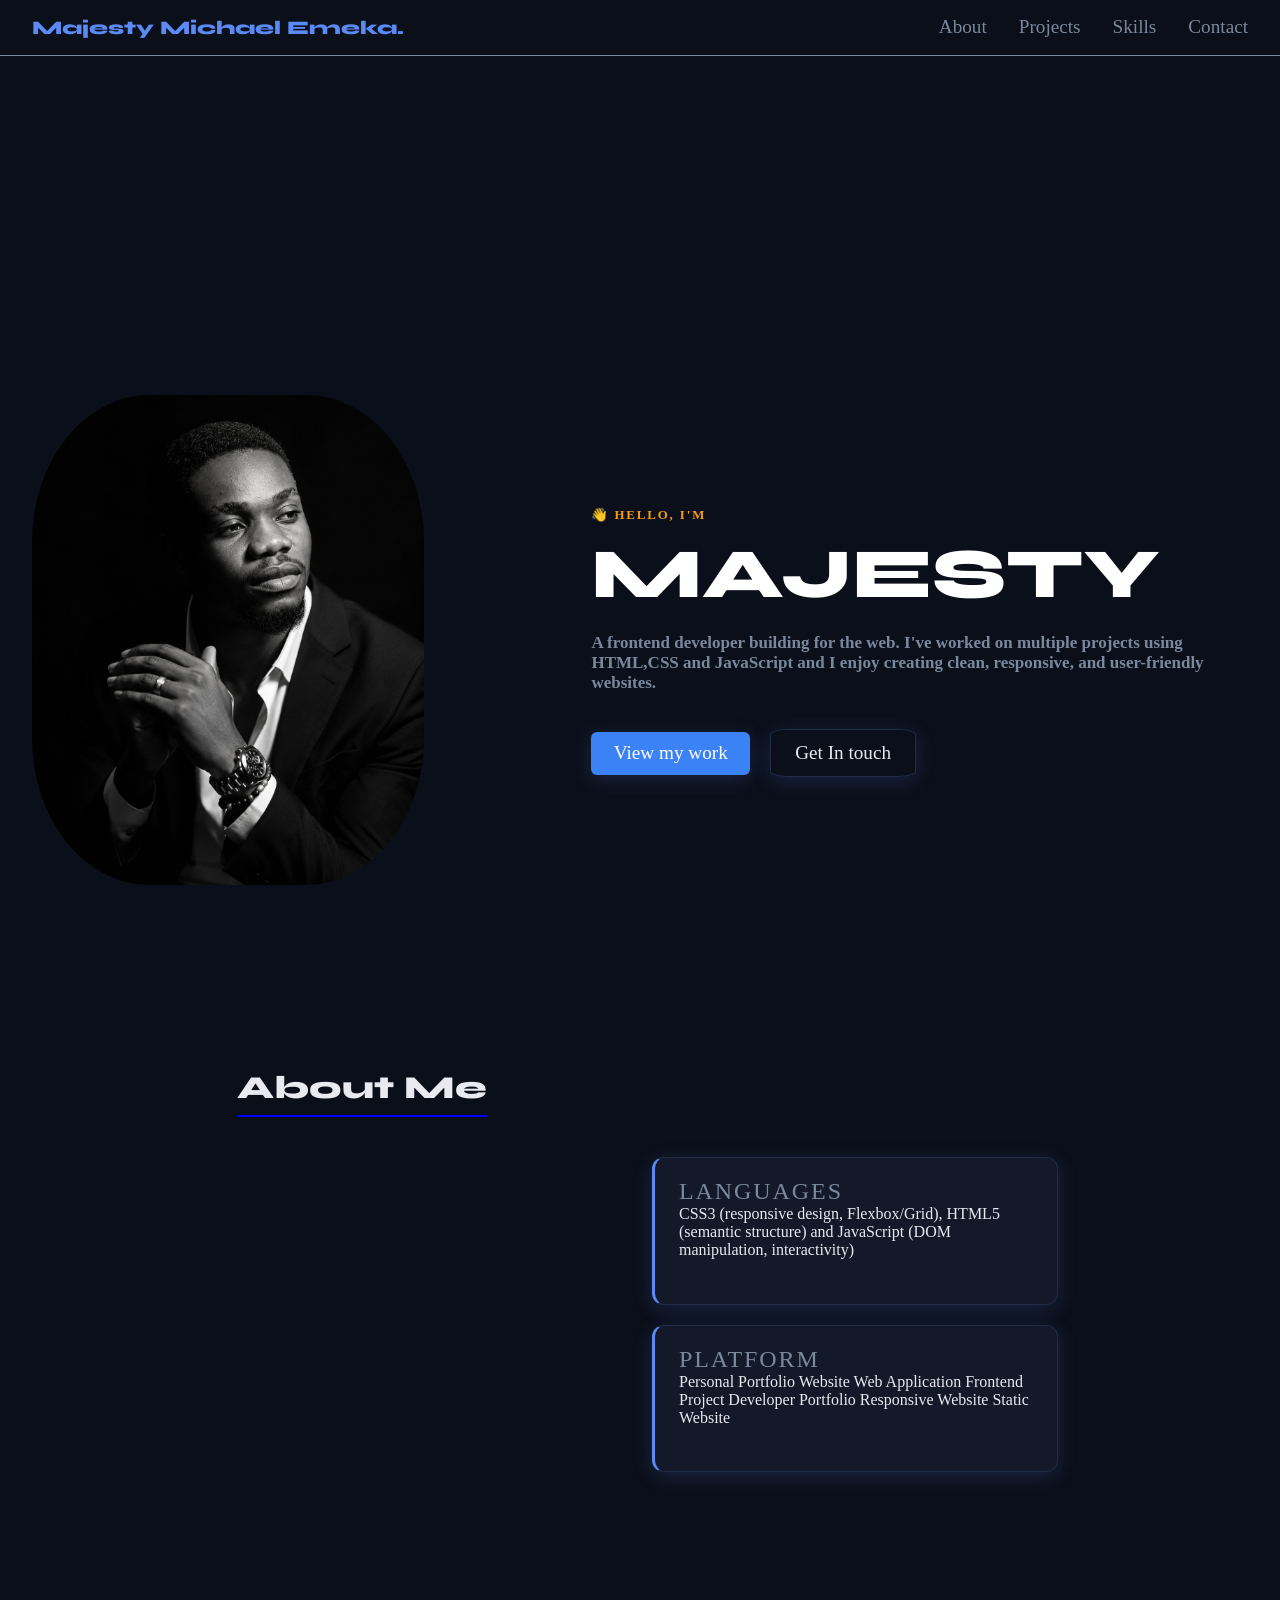
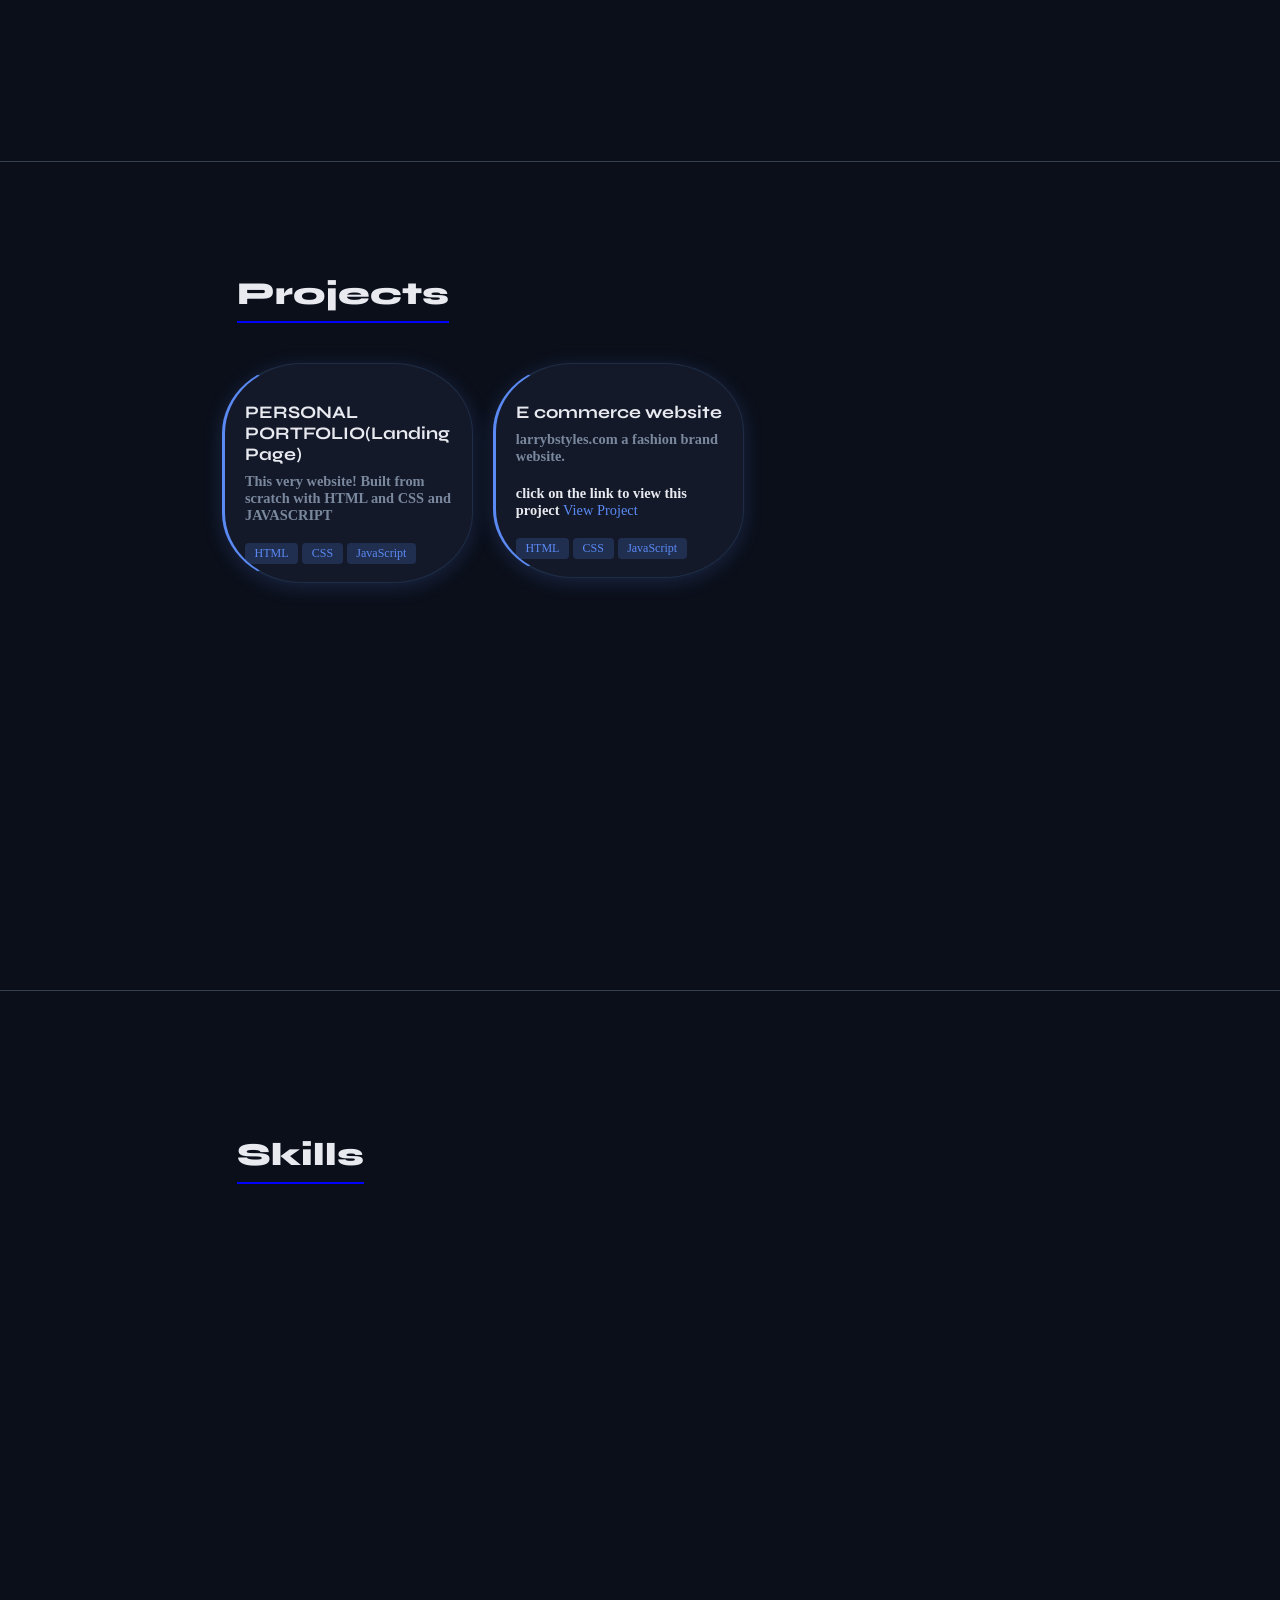
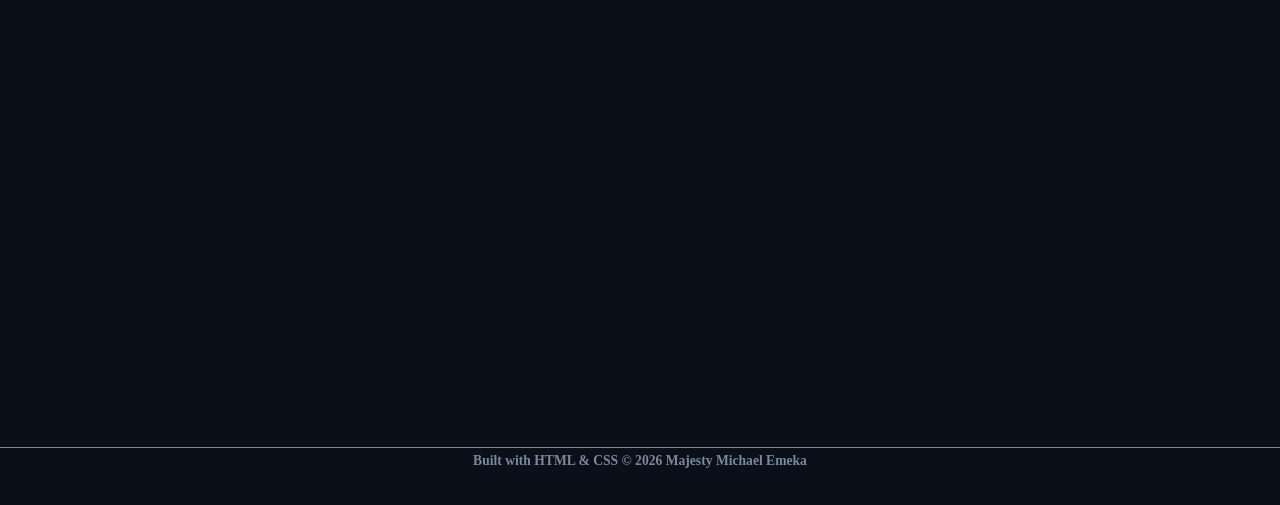
==== index.html @ 22d80d17 "changes made to website" ====
<!DOCTYPE html>
<html lang="en">
<head>
    <link rel="stylesheet" href="style.css">
    <meta charset="utf-8">
    <meta name="viewport" content="width=device-width, nitial-scale=1.0"/>
    <title>Majesty Michael Emeka</title>
      <link href="https://fonts.googleapis.com/css2?family=Syne:wght@400;700;800&family=DM+Sans:wght@400;500&display=swap" rel="stylesheet" />
    </head>
    
    <body>
        <nav class="drop-item" data-delay="600">
            <a href="#hero" class="nav-logo">Majesty Michael Emeka.</a>
            <ul class="nav-links" >
                <li><a href="#about">About</a></li>
                <li><a href="#projects">Projects</a></li>
                <li><a href="#skills">Skills</a></li>
                <li><a href="#contact">Contact</a></li>
            </ul>
        </nav>

        
        <section class="hero">
          <div class="hero-img drop-item" data-delay="300">
            <img src="portfolio-images/profile picture.png" alt="Majesty">
          </div>
  <div class="hero-content">
    <p class="hero-eyebrow drop-item" data-delay="600">👋 Hello, I'm </p>
    <h1 class="hero-title drop-item" data-delay="900">MAJESTY</h1>
    <p class="hero-description drop-item" data-delay="1100">
      A frontend developer building for the web.
      I've worked on multiple projects using HTML,CSS and JavaScript 
      and I enjoy creating clean, responsive, and user-friendly websites.
    </p>

              <div class="drop-item" data-delay="1400"> 
             <a href="#projects" class="btn btn-primary">View my work</a>
             <a href="#contact" class="btn btn-ghost">Get In touch</a>
             </div>
         </div>
        </section>

        <section id="about">
            <div class="container">
                <h2 class="section-heading drop-item" data-delay="1000">About Me</h2>
                <div class="about-grid">
                    <div class="about-text drop-item" data-delay="1300">
                     <p>
      I am a frontend developer based in Lagos, Nigeria, specializing in building responsive, accessible, and user-focused web interfaces. 
    I work with HTML, CSS, and JavaScript to develop clean and functional websites, with a strong focus on usability and performance.
</p>

<br><br>

<p>
     I have gained practical experience through hands-on projects, where I translate designs and ideas into interactive web applications. 
    I am continuously improving my skills in modern frontend development practices, including responsive design, component-based thinking, and clean code structure.
</p>
            <br><br>

                        <p> I am currently seeking opportunities where I can contribute to real-world projects, collaborate with other developers, and grow within a professional development environment.
                           Outside of development, I explore creative work, learn from other developers, and engage in music production, which strengthens my creativity and attention to detail.
                        </p>
                      
                    </div>
                        <div class id="about-stats">
                            <div class="stats-card-learning drop-item" data-delay="700">
                                <div class="stats-label">Languages</div>
                                <div class="stats-value">CSS3 (responsive design, Flexbox/Grid), HTML5 (semantic structure) and JavaScript (DOM manipulation, interactivity)</div>
                            </div>
                           <div class="stats-card-platform drop-item" data-delay="900">
                                <div class="stats-label">PLATFORM</div>
                                <div class="stats-value">Personal Portfolio Website
                                                        Web Application
                                                        Frontend Project
                                                        Developer Portfolio
                                                        Responsive Website
                                                        Static Website</div>
                                                                                    </div>
                            <div class="stats-card-goal drop-item" data-delay="1200">
                                <div class="stats-label">Goal</div>
                                <div class="stats-value">Building real-world frontend projects while developing strong skills in responsive design, UI development, and JavaScript interactivity.</div>
                            </div>
                        </div>
                    </div>
        </section>

       <section id="projects">
  <div class="container">
    <h2 class="section-heading drop-item" data-delay="300">Projects</h2>
       
  <div class="project-grid">
      
      <div class="project-card drop-item" data-delay="600">
        <div class="project-icon"></div>
        
        <h3 class="project-title">PERSONAL PORTFOLIO(Landing Page)</h3>
        <p class="project-description">
          This very website! Built from scratch with HTML and CSS and JAVASCRIPT
        </p>
        <div class="project-tags">
          <span class="tag">HTML</span>
          <span class="tag">CSS</span>
          <span class="tag">JavaScript</span>
        </div>
      </div>

      <div class="project-card drop-item" data-delay="900">
        <div class="project-icon"></div>
        <h3 class="project-title">E commerce website</h3>
        <p class="project-description">
          larrybstyles.com a fashion brand website.
        </p>
        <p class="project-link">
          click on the link to view this project
          <a href="https://larrybstyles.com" target="_blank" rel="noopener noreferrer">
            View Project</a>
        </p>
        <div class="project-tags">
          <span class="tag">HTML</span>
          <span class="tag">CSS</span>
          <span class="tag">JavaScript</span>
        </div>
      </div>

      <div class="project-card drop-item" data-delay="1100">
        <div class="project-icon"></div>
        <h3 class="project-title">SURVEY FORM(Google-form-clone)</h3>
        <p class="project-description">
          A styled survey form with different input types.
        </p>
        <div class="project-tags">
          <span class="tag">HTML</span>
          <span class="tag">CSS</span>
        </div>
      </div>

       <div class="project-card drop-item" data-delay="1200">
        <div class="project-icon"></div>
        <h3 class="project-title">E commerce website(FreshMart)</h3>
        <p class="project-description">
          A styled website for a supermarket.
        </p>
        <p class="project-link">
          click on this link to <a href="project.html"  rel="noopener noreferrer">
            View All</a> all projects
           
        </p>
        <div class="project-tags">
          <span class="tag">HTML</span>
          <span class="tag">CSS</span>
        </div>
    </div>
  </div>
</section>
        

        <section id="skills">
  <div class="container">
    <h3 class="section-heading drop-item" data-delay="600">Skills</h3>

    <div class="skills-grid">

      <div class="skills-group drop-item" data-delay="900">
        <div class="skills-card"> 
        <div class="skills-group-title">Languages</div>
        <ul class="skills-set">
          <li>HTML5</li><br><br>
          <li>CSS3</li><br><br>
          <li>JAVASCRIPT</li>
        </ul>
      </div>
    </div>

      <div class="skills-group drop-item" data-delay="1200">
          <div class="skills-card"> 
        <div class="skills-group-title">Tools</div>
        <ul class="skills-set">
          <li>VS Code</li> <br><br>
          <li>Git & GitHub</li> <br><br>
          <li>Browser DevTools</li>
        </ul>
      </div>
      </div>

      <div class="skills-group drop-item" data-delay="1500">
          <div class="skills-card"> 
        <div class="skills-group-title">Concept</div>
        <ul class="skills-set">
          <li>Responsive Design</li><br><br>
          <li>Flexbox</li><br><br>
          <li>CSS Grid</li>
        </ul>
      </div>
      </div>

      <div class="skills-group drop-item" data-delay="1800">
          <div class="skills-card"> 
        <div class="skills-group-title">Skill Set</div>
        <ul class="skills-set">
          <li>CSS Animations</li><br><br>
          <li>JavaScript</li><br><br>
          <li>React (Soon)</li>
        </ul>
      </div>
      </div>

    </div>
  </div>
</section>

<section id="contact">
  <h2 class="section-title drop-item" data-delay="1800">Get In Touch</h2>

  <div class="contact-card drop-item" data-delay="2000">
    <p class="contact-text">
      I'm always open to connecting with other developers, collaborations, job offers
      or  you want to build yourdelf a website. Feel free to reach out.
    </p>
    <div class="contact-buttons">
      <a href="https://mail.google.com/mail/?view=cm&fs=1&to=smajestyemeka12@gmail.com" class="btn-primary">Email Me</a>
      <a href="https://github.com/Majesty2134" class="btn-secondary">GitHub</a>
      <a href="https://linkedin.com/in/yourname" class="btn-secondary">LinkedIn</a>
    </div>
  </div>
</section>
                    

       <footer>
  <p class="footer-text">Built with HTML & CSS &copy; 2026 Majesty Michael Emeka</p>
</footer>
<br><br>

   <script src="portfolio.js"></script>
        </html>
    </body>
---- style.css ----
:root{
    --color-bg: #0b0f1a;
    --color-surface: #131929;
    --color-border: #1e2d45;
    --color-accent: #5b8af5;
    --color-accent-glow: #5b8af530;
    --color-text: #e8eaf0;
    --color-muted: #7a889e;
    --font-heading: 'Syne', sans-serif;
    --font-body: 'DM Sans', sans-serif;
    --radius: 12px;
    --max-width: 900px;
}
 
:root {
    view-transition-name: root;
}

*::before, *::after {
    margin: 0;
    padding: 0;
    box-sizing: border-box;
}

/* RESET */
* {
  margin: 0;
  padding: 0;
  box-sizing: border-box;
}

body {
  background: var(--color-bg);
  color: var(--color-text);
  font-family:Cambria, Cochin, Georgia, Times, 'Times New Roman', serif
  
}

/* NAV */
nav {
  position: sticky;  
  top: 0;
  width: 100%;
  padding: 1rem 2rem;
  display: flex;
  justify-content: space-between;
  background: #0b0f1acc;
  border-bottom: 1px solid var(--color-muted);
  z-index: 100;

}


.nav-links {
  display: flex;
  gap: 2rem;
  list-style: none;
 
 
}

.nav-links a {
  color: var(--color-muted);
  text-decoration: none;
  font-size:larger;
  font-weight: 500;
}

.nav-logo {
    font-family: var(--font-heading);
    font-weight: 800;
    font-size: 1.2rem;
    color: var(--color-accent);
    text-decoration: none;
}





/* LAYOUT */
.container {
  max-width: 900px;
  margin: auto;
  padding: 2rem;
}

section {
  padding: 5rem 0;
}

/* HERO */
.hero-name {
    font-weight: 800;
    line-height: 1.1;
    margin-bottom: 1rem;
}

 h1 {
    display: block;
    font-size: 2em;
    margin-block-start: 0.67em;
    margin-block-end: 0.67em;
    margin-inline-start: 0px;
    margin-inline-end: 0px;
    font-weight: bold;
    unicode-bidi: isolate;
    font-family: var(--font-heading);
}
 
.hero {
  background-color: var(--color-bg); 
  min-height: 100vh;         /* full viewport height */
  display: flex;
  align-items: center;       /* centers content vertically */
  justify-content:  center;   /* centers content horizontally */
  padding: 20rem 2rem 3rem;
  
}

.hero img {
  width: 70%;
  border-radius: 30%;
  
  
}


.hero-content {
  max-width: 700px;
  margin-right: 20px;
}

.hero-eyebrow {
  color: #f59e0b;            /* amber/orange color for "HELLO, I'M A" */
  font-size: 0.8rem;
  font-weight: 600;
  letter-spacing: 0.15em;    /* spaced out uppercase feel */
  text-transform: uppercase;
  margin-bottom: 1rem;
  display: flex;
  align-items: center;
  gap: 0.4rem;
}

.hero-title {
  color: #ffffff;
  font-size: clamp(2rem, 7vw, 4.4rem); /* responsive big font */
  font-weight: 900;
  line-height: 1;
  margin: 0 0 1.5rem 0;
}

 


.hero-description {
  color: var(--color-muted);
  margin: 1rem 0;
  font-size: 17px;
}

/* BUTTONS */
.btn {
    display: inline-block;
    padding: 0.75rem 1.5rem;
    padding-top: 0.75rem;
    padding-right: 1.5rem;
    padding-bottom: 0.75rem;
    padding-left: 1.5rem;
    border-radius: 12%;
     font-size: larger;
    font-weight: 500;
    text-decoration: none;
    cursor: pointer;
    border: none;
    transition: transform 0.15s, box-shadow 0.15s;
     
}

.btn-primary {
    background-color: var(--color-accent);
     color: #fff;
     box-shadow: 0 4px 20px var(--color-accent-glow);
     border-radius: 58% 42% 37% 63%/
    41% 56% 44% 59%;
     font-size: larger;
}

.btn-ghost {
  background-color: transparent;
    color: var(--color-text);
    border: 1px solid var(--color-border);
    margin-left: 1rem;
    margin-top: 20px;
    font-size: larger;
      box-shadow: 0 4px 20px var(--color-accent-glow);
}

.hamburger {
  display: none;
  font-size: 30px;
  cursor: pointer;
}

/* GRID */
.about-grid,
.projects-grid,
.skills-grid {
  display: grid;
  gap: 1.5rem;
}

.about-grid {
  grid-template-columns: 1fr 1fr;
}

 p{
  font-weight: 600;
  font-size:large;
 }
.project-card,
.stats-card-learning {
    background-color: var(--color-surface);
    border: 1px solid var(--color-border);
    border-radius: var(--radius);
    padding: 1.25rem 1.5rem;
    border-left: 3px solid var(--color-accent);
     margin-bottom: 20px;
     box-shadow: 0 4px 20px var(--color-accent-glow);s
     width: 100%;
    height: 30%;
        
      
    
}

 
.stats-card-platform {
    background-color: var(--color-surface);
    border: 1px solid var(--color-border);
    border-radius: var(--radius);
    padding: 1.25rem 1.5rem;
    border-left: 3px solid var(--color-accent);
    margin-bottom: 20px;
    box-shadow: 0 4px 20px var(--color-accent-glow);
       width: 100%;
     height: 30%;
}

.stats-card-goal {
    background-color: var(--color-surface);
    border: 1px solid var(--color-border);
    border-radius: var(--radius);
    padding: 1.25rem 1.5rem;
    border-left: 3px solid var(--color-accent);
    margin-bottom: 20px;
    box-shadow: 0 4px 20px var(--color-accent-glow);
    width: 100%;
     height: 30%;
}
 
.stats-label {
    font-size: 1.5rem ;
    color: var(--color-muted);
    text-transform: uppercase;
    letter-spacing: 0.08em;
}



/* TEXT */
.section-heading {
    font-family: var(--font-heading);
    font-size: 2rem;
    font-weight: 800;
    margin-bottom: 2.5rem;
    margin-left: 15px;
    display: inline-block;
    position: relative;
    padding-bottom: 0.5rem;
    border-bottom: 2px solid blue;
}


 .project-grid {
  display: flex;
  gap: 20px;
  flex-wrap: wrap;
}

.project-card {
  padding: 20px;
  border-radius: 32%;
  width: 30%; /* smaller so all three fit */
  min-width: 200px; /* optional: don't shrink too small */
  box-shadow: 0 4px 20px var(--color-accent-glow);
}

 
 

.project-description {
    font-size: 0.9rem;
   color: var(--color-muted);
    margin-bottom: 1.25rem;
}

.project-link {
    font-size: 0.9rem;
    margin-bottom: 1.25rem;
}

p a {
    color: var(--color-accent);
    text-decoration: none;
    font-weight: 500;
}


.project-title {
    font-family: var(--font-heading);
    font-size: 1.1rem;
    font-weight: 700;
    margin-bottom: 0.5rem;
}

h3 {
    display: block;
    font-size: 1.17em;
    margin-block-start: 1em;
    margin-block-end: 1em;
    margin-inline-start: 0px;
    margin-inline-end: 0px;
    font-weight: bold;
    unicode-bidi: isolate;
}

.tag {
    font-size: 0.75rem;
    padding: 0.2rem 0.6rem;
    background-color: var(--color-accent-glow);
    color: var(--color-accent);
    border-radius: 4px;
    font-weight: 500;
}

.skills-group {
 background-color: var(--color-surface); 
  padding: 20px;
  border-radius: 32%;
  width: 250px;
  box-shadow: 0 4px 20px var(--color-accent-glow);
}

.skills-group-title {
    font-family: var(--font-heading);
    font-weight: 700;
    margin-bottom: 1rem;
    color: var(--color-accent);
    font-size: 0.9rem;
    text-transform: uppercase;
    letter-spacing: 0.08em;
}

#skills, #projects{
  border-top: 1px solid  #374151;
}
.skills-grid {
   display: flex;
  gap: 30px;
  flex-wrap:nowrap;
}

.skills-card {
  padding: 20px;
   border-radius: 32%;
   
}


.skills-set li {
  text-decoration: underline;
  text-decoration-color: var(--color-accent);
  text-decoration-thickness: 2px; /* modern CSS */
  text-underline-offset: 4px;     /* space between text and line */
   text-underline-offset: 6px;  
}

#contact {
  
  background: var(--color-bg);
  padding: 5rem 2rem;
  display: flex;
  flex-direction: column;
  align-items: center;   /* centers everything horizontally */
}

.section-title {
  color: #ffffff;
  font-size: 2rem;
  font-weight: 800;
  text-align: center;
  margin-bottom: 0.5rem;
  position: relative;
  padding-bottom: 0.5rem;
  font-family: var(--font-heading);
   text-decoration: underline;
  text-decoration-color: var(--color-accent);
  text-decoration-thickness: 2px; /* modern CSS */
  text-underline-offset: 4px;     /* space between text and line */
   text-underline-offset: 6px; 
}

.contact-card {
  background-color: #131720;    /* slightly lighter than background */
  border: 1px solid #1e2535;    /* subtle dark border */
  border-radius: 999px;
  padding: 2.5rem 3rem;
  max-width: 580px;
  width: 100%;
  text-align: center;           /* centers text and buttons */
  box-shadow: 0 4px 20px var(--color-accent-glow);
}

.contact-text {
  color: #9ca3af;               /* muted grey */
  font-size: 1rem;
  line-height: 1.7;
  margin-bottom: 2rem;
}

.contact-buttons {
  display: flex;
  justify-content: center;      /* centers the buttons */
  gap: 1rem;
  flex-wrap: wrap;              /* wraps on small screens */
}

.btn-primary {
  background-color: #3b82f6;
  color: #fff;
  padding: 0.65rem 1.4rem;
  border: none;
  border-radius: 6px;
  font-weight: 500;
  text-decoration: none;
  cursor: pointer;
}

.btn-secondary {
  background-color: transparent;
  color: #ffffff;
  padding: 0.65rem 1.4rem;
  border: 2px solid #374151;
  border-radius: 6px;
  font-weight: 500;
  text-decoration: none;
  cursor: pointer;
   
}

.footer-text {
  border-top: 1px solid;
  text-align: center;
  color: var(--color-muted);
    font-size: 0.85rem;
    padding-top: 5px;
}

.projects-card a{
  text-decoration: none;
   margin-left: 50px;
}


.video-container {
    display: flex;
    flex-wrap: wrap;
    gap: 10px;
    padding: 10px;
}

.container-card {
    flex: 0 0 calc(50% - 10px);
    background: var(--color-surface);
    border-radius: 12px;
    padding: 20px;
    box-sizing: border-box;
    box-shadow: #5b8af530;
}

.container-card video,
.container-card img {
    width: 100%;
    border-radius: 10px;
    object-fit: cover;
}

.rounded-video {
    width: 100%;
    border-radius: 10px;
}

.list-container {
  display: flex;
  gap: 40px;
  margin-top: 10px;
}

/* ── DROP-IN ANIMATION ── */
.drop-item {
  opacity: 0;
  transform: translateY(-60px);
}

.drop-item.landed {
  animation: dropIn 0.25s cubic-bezier(0.22, 1, 0.36, 1) forwards;
}

@keyframes dropIn {
  0%   { opacity: 0; transform: translateY(-60px); }
  60%  { opacity: 1; transform: translateY(6px); }
  80%  { transform: translateY(-3px); }
  100% { opacity: 1; transform: translateY(0); }
}


@media (max-width: 768px) {

  /* NAV */
  nav {
    flex-direction: column;
    gap: 1rem;
    padding: 1rem;
    text-align: center;
  }

  .container-card {
    flex: 0 0 100%;   /* replaces your display:grid line */
    display: block;
  }

  /* Fix: list-container wraps and shrinks gap */
  .list-container {
    flex-wrap: wrap;
    gap: 16px;
  }

  /* Optional: tighten up description text */
  .description-title {
    font-size: 1.2rem;
  }

   .nav-links{
    margin-left: 20%;
    gap: 1rem;
   } 
  
  .navigation-link.active {
    display: flex;
  }

  .hamburger {
    display: block;
  }
  /* HERO */
  .hero {
    margin-top: 20px;
    padding: 20rem 2rem 3rem;
    align-items: flex-start;
    display: block;
  }

  .hero-title {
    font-size: 2.8rem;
  }

  .btn-ghost {
    margin-left: 0;
    margin-top: 1rem;
  }

  /* ABOUT */
  #about {
    margin-bottom: 20px;
  }
  .about-grid {
    grid-template-columns: 1fr;
  }

  /* PROJECTS */
  .project-grid {
    flex-direction: column;
  }

  .project-card {
    width: 100%;
    border-radius: 12px;
    
  }

  /* SKILLS */
  .skills-grid {
    flex-wrap: wrap;
    gap: 1rem;
  }

  .skills-group {
    width: 100%;
    border-radius: 12px;
  }

  /* CONTACT */
  .contact-card {
    border-radius: 16px;
    padding: 2rem 1.5rem;
  }

  .contact-buttons {
    flex-direction: column;
    align-items: center;
  }
}
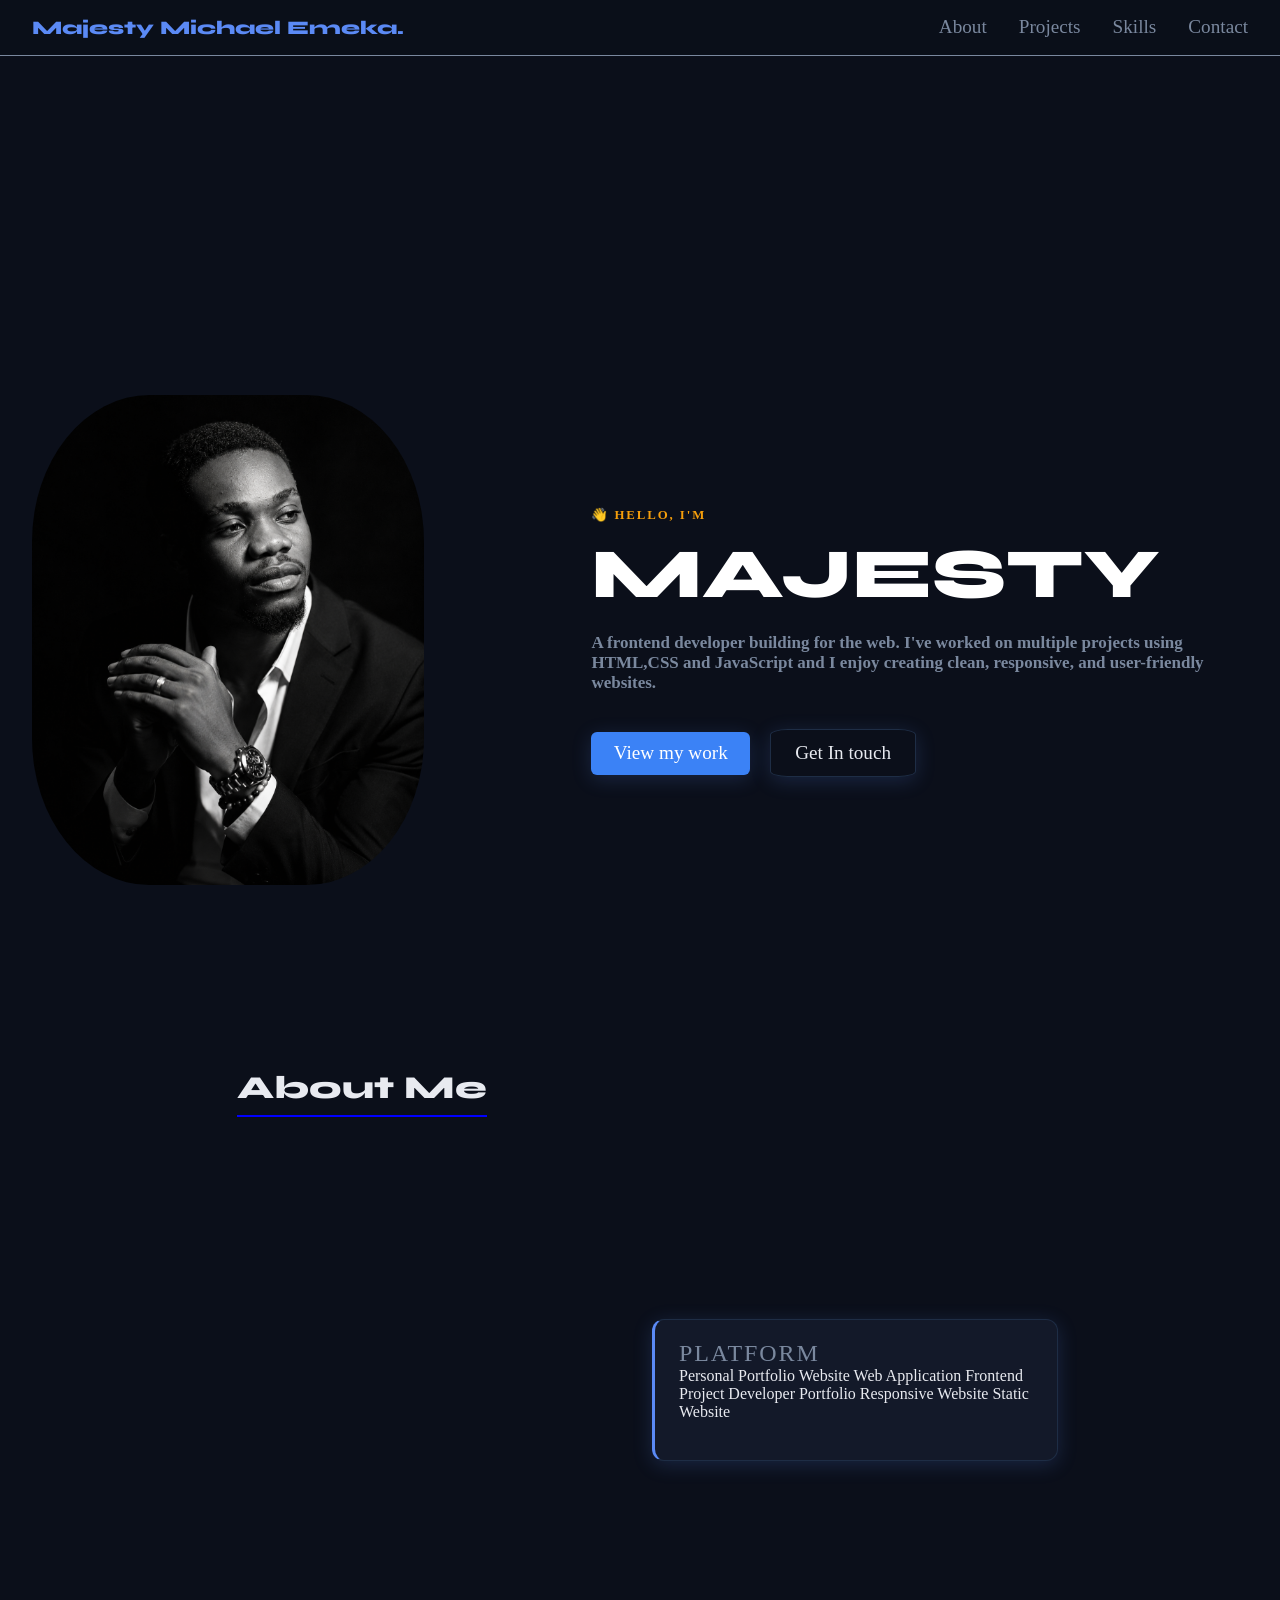
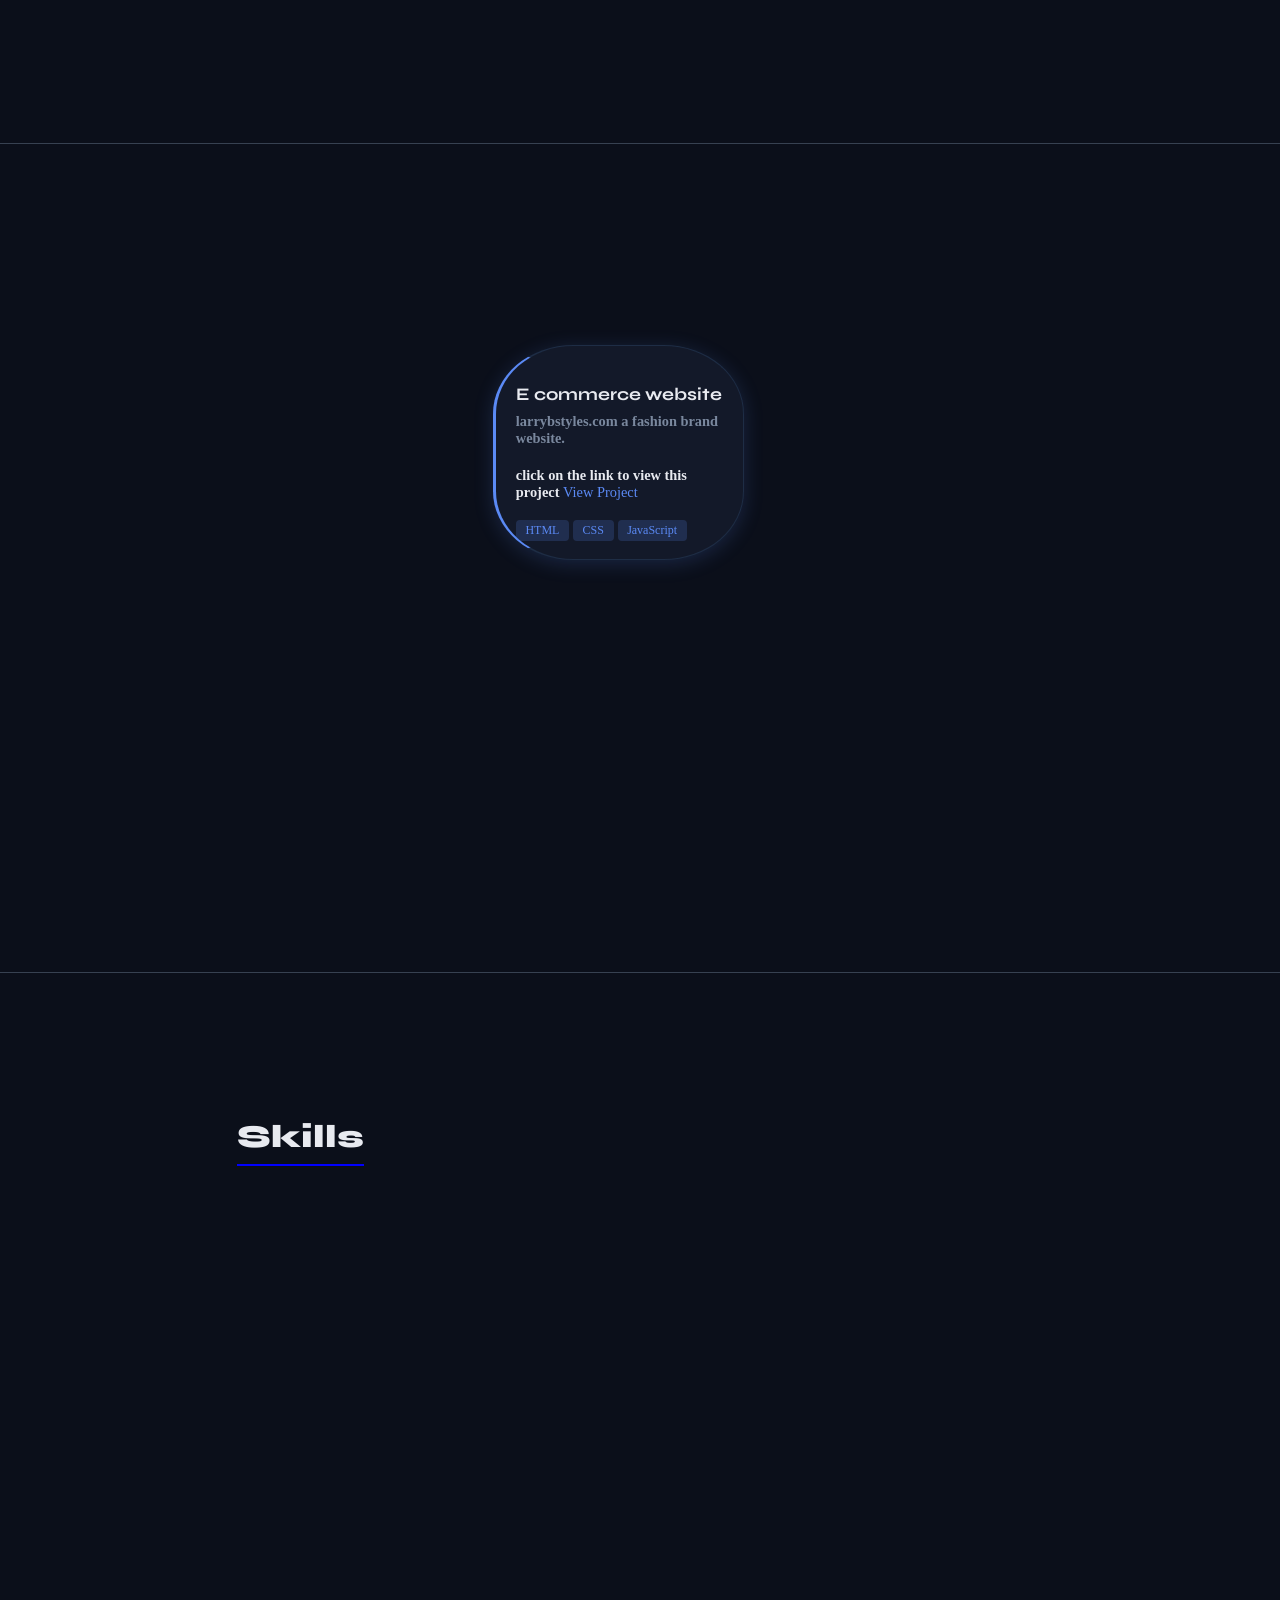
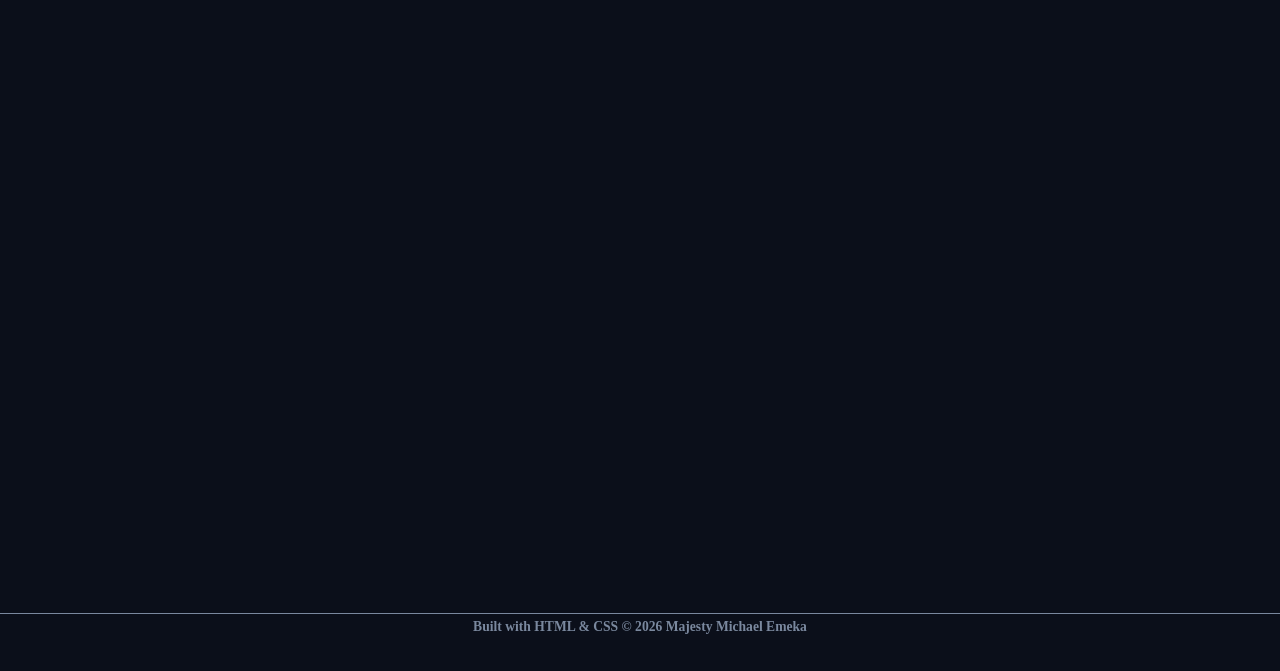
==== commit 89845b94: "apply new changes" ====
--- a/index.html
+++ b/index.html
@@ -13,7 +13,7 @@
             <a href="#hero" class="nav-logo">Majesty Michael Emeka.</a>
             <ul class="nav-links" >
                 <li><a href="#about">About</a></li>
-                <li><a href="#projects">Projects</a></li>
+                <li><a href="project.html">Projects</a></li>
                 <li><a href="#skills">Skills</a></li>
                 <li><a href="#contact">Contact</a></li>
             </ul>
@@ -56,7 +56,7 @@
      I have gained practical experience through hands-on projects, where I translate designs and ideas into interactive web applications. 
     I am continuously improving my skills in modern frontend development practices, including responsive design, component-based thinking, and clean code structure.
 </p>
-            <br><br>
+            <br>
 
                         <p> I am currently seeking opportunities where I can contribute to real-world projects, collaborate with other developers, and grow within a professional development environment.
                            Outside of development, I explore creative work, learn from other developers, and engage in music production, which strengthens my creativity and attention to detail.
@@ -187,9 +187,9 @@
           <div class="skills-card"> 
         <div class="skills-group-title">Concept</div>
         <ul class="skills-set">
-          <li>Responsive Design</li><br><br>
-          <li>Flexbox</li><br><br>
-          <li>CSS Grid</li>
+          <li>Responsive web <br><br>Design</li><br><br>
+          <li>CSS Layout<br><br> Systems</li><br><br>
+          <li>Basic JavaScript <br><br>interactivity</li>
         </ul>
       </div>
       </div>
@@ -200,7 +200,7 @@
         <ul class="skills-set">
           <li>CSS Animations</li><br><br>
           <li>JavaScript</li><br><br>
-          <li>React (Soon)</li>
+          <li>React (in veiw)</li>
         </ul>
       </div>
       </div>
@@ -218,9 +218,10 @@
       or  you want to build yourdelf a website. Feel free to reach out.
     </p>
     <div class="contact-buttons">
-      <a href="https://mail.google.com/mail/?view=cm&fs=1&to=smajestyemeka12@gmail.com" class="btn-primary">Email Me</a>
-      <a href="https://github.com/Majesty2134" class="btn-secondary">GitHub</a>
-      <a href="https://linkedin.com/in/yourname" class="btn-secondary">LinkedIn</a>
+      <a href="https://mail.google.com/mail/?view=cm&fs=1&to=smajestyemeka12@gmail.com" class="btn-primary" id="btn-primary">Email Me</a>
+      <a href="https://github.com/Majesty2134" class="btn-secondary" id="btn-secondary">GitHub</a>
+      <a href="https://linkedin.com/in/yourname" class="btn-secondary" id="btn-secondary">LinkedIn</a>
+       <a href="https://wa.me/+2347037131027" class="btn-primary" id="btn-primary">whatsapp</a>
     </div>
   </div>
 </section>
--- a/style.css
+++ b/style.css
@@ -385,6 +385,11 @@
   text-decoration-thickness: 2px; /* modern CSS */
   text-underline-offset: 4px;     /* space between text and line */
    text-underline-offset: 6px;  
+   
+}
+
+#skills-set {
+  display:block;
 }
 
 #contact {
@@ -431,12 +436,14 @@
 }
 
 .contact-buttons {
-  display: flex;
+  display: grid;
+  grid-template-columns: repeat(2,1fr);
   justify-content: center;      /* centers the buttons */
   gap: 1rem;
-  flex-wrap: wrap;              /* wraps on small screens */
-}
-
+  flex-wrap: wrap;   /* wraps on small screens */
+}
+
+ 
 .btn-primary {
   background-color: #3b82f6;
   color: #fff;
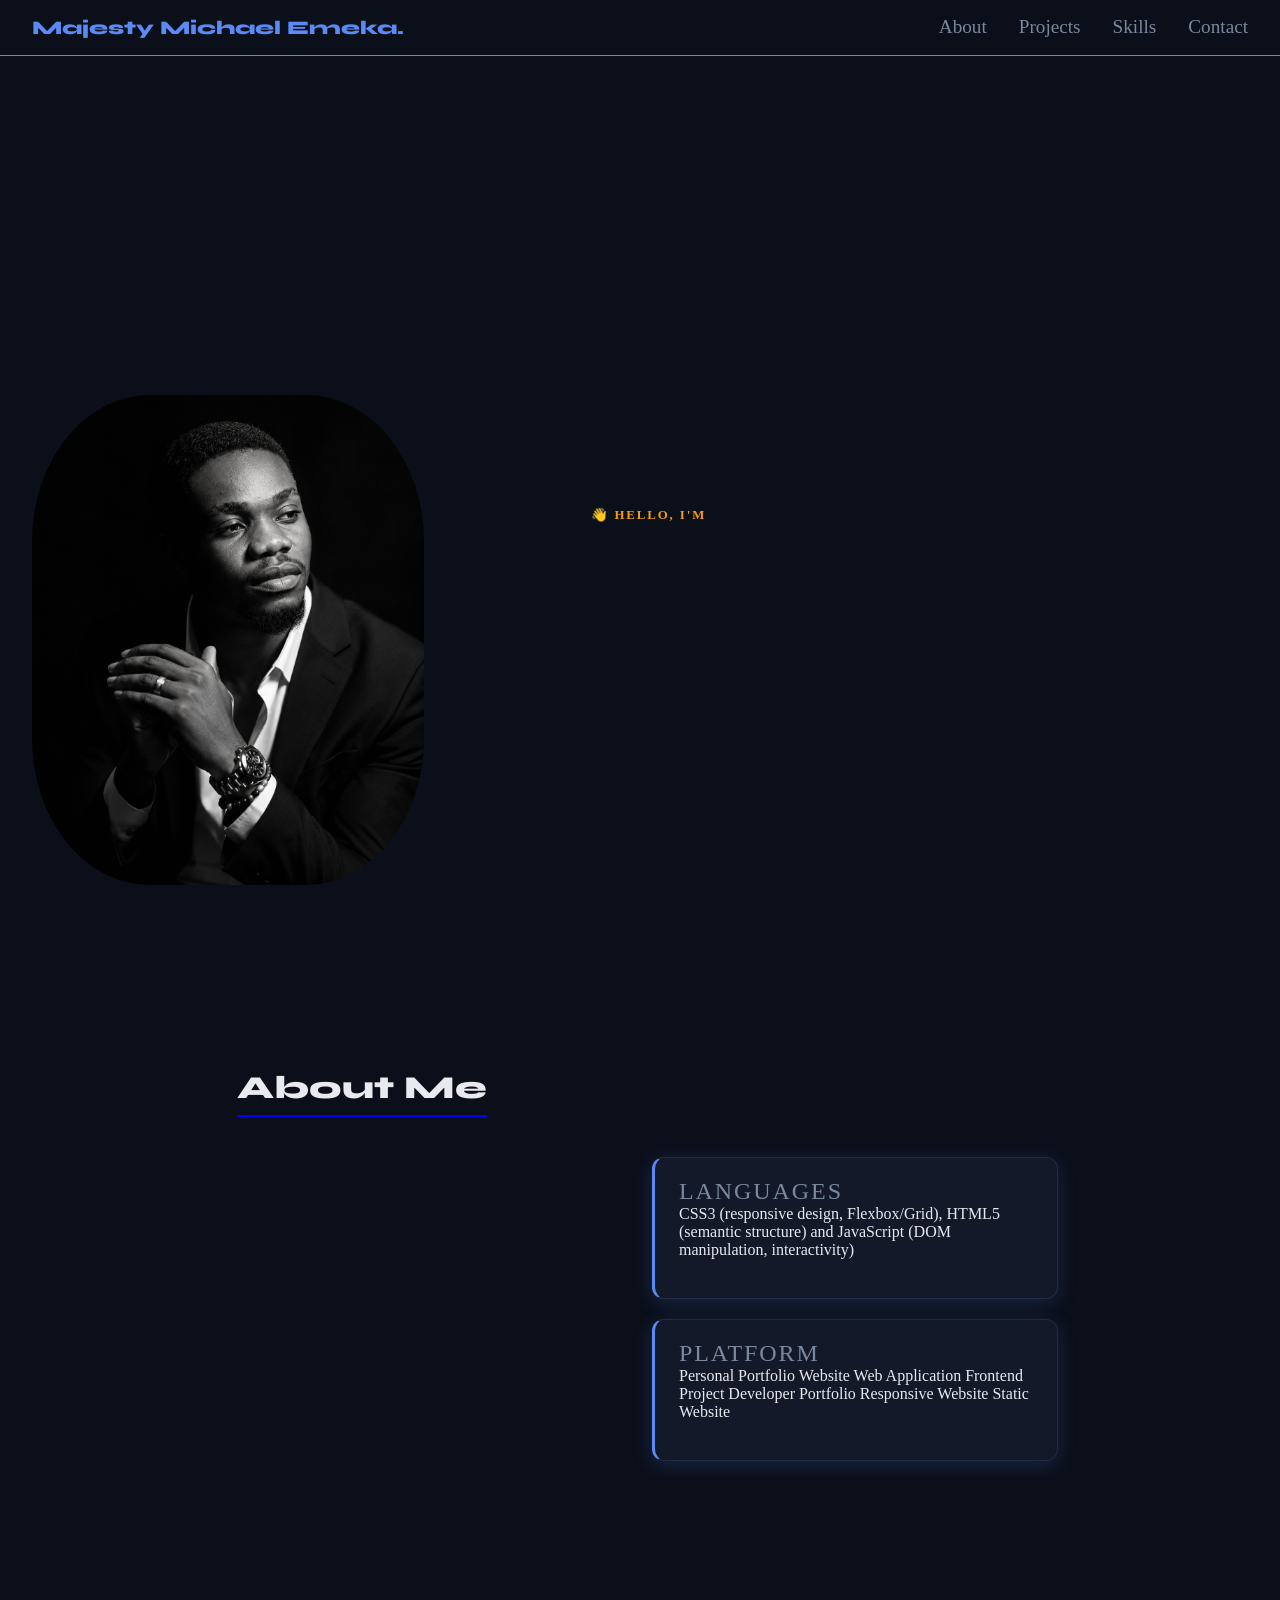
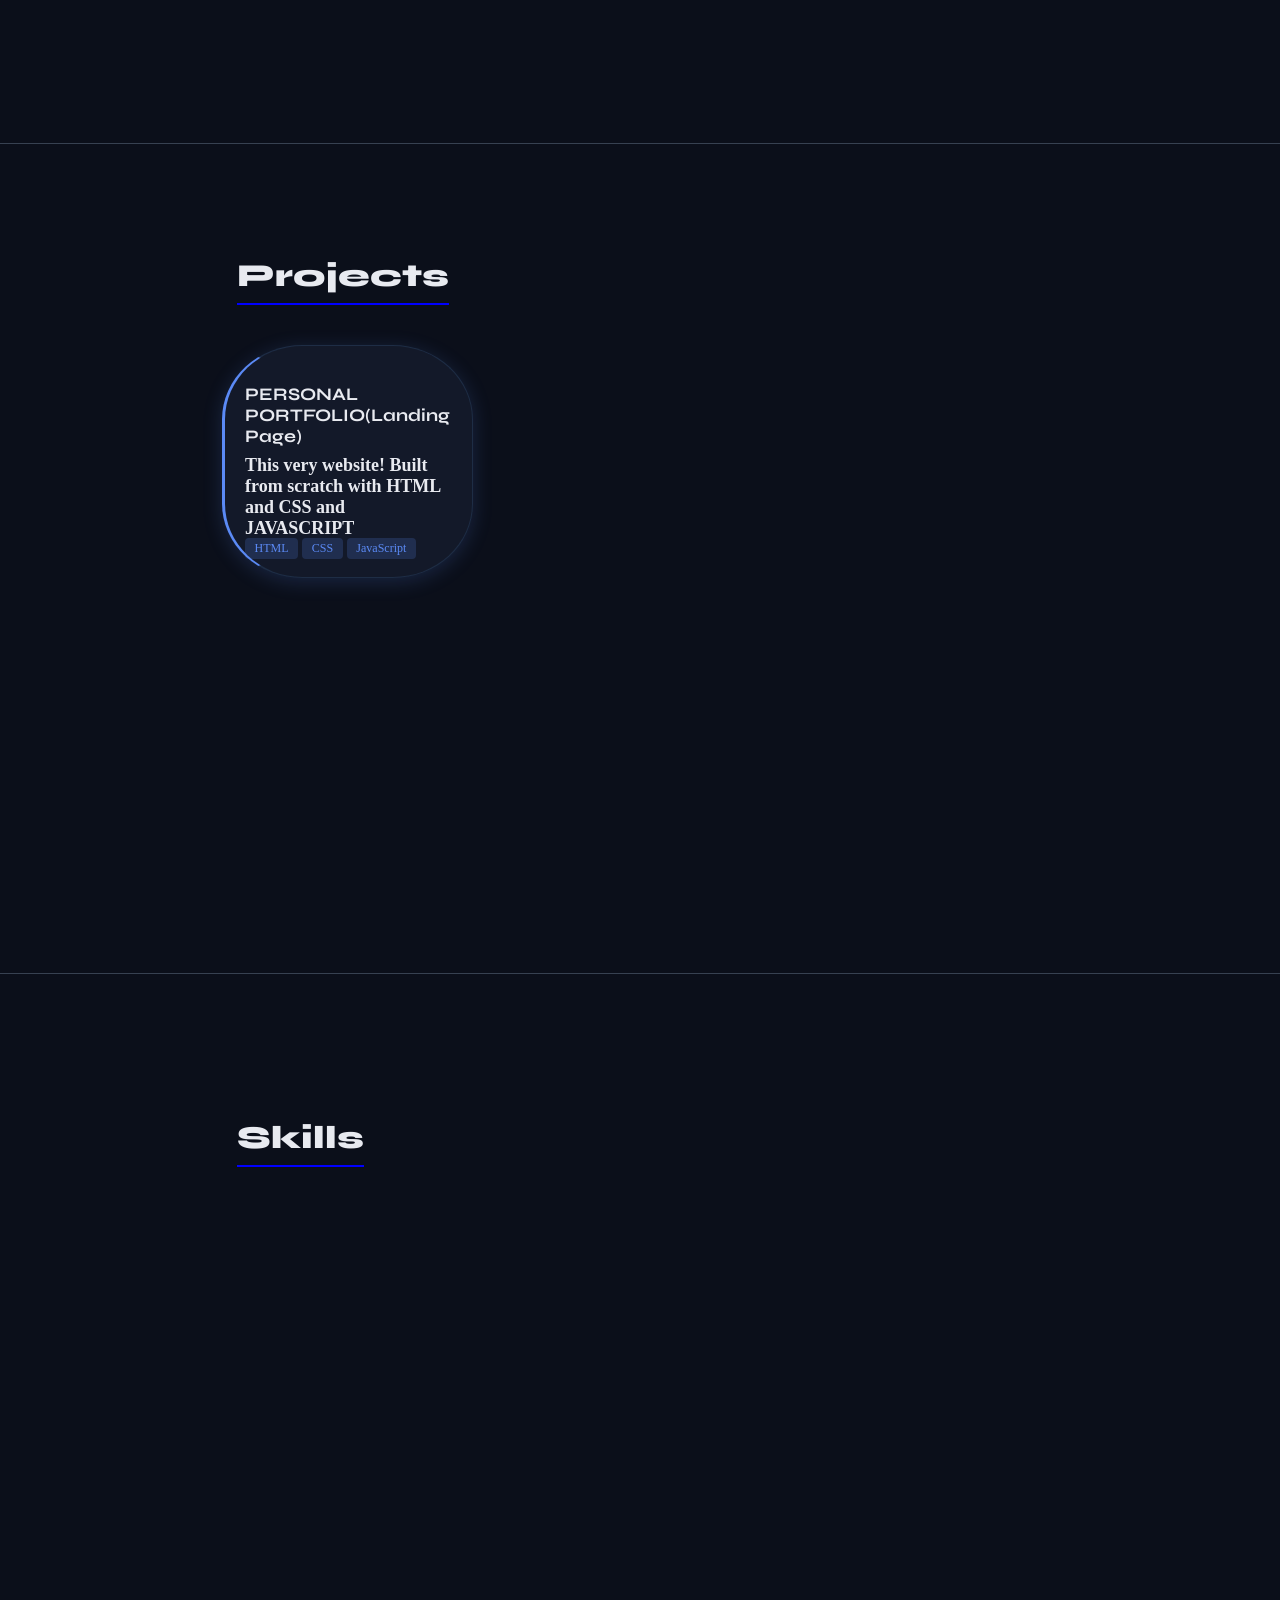
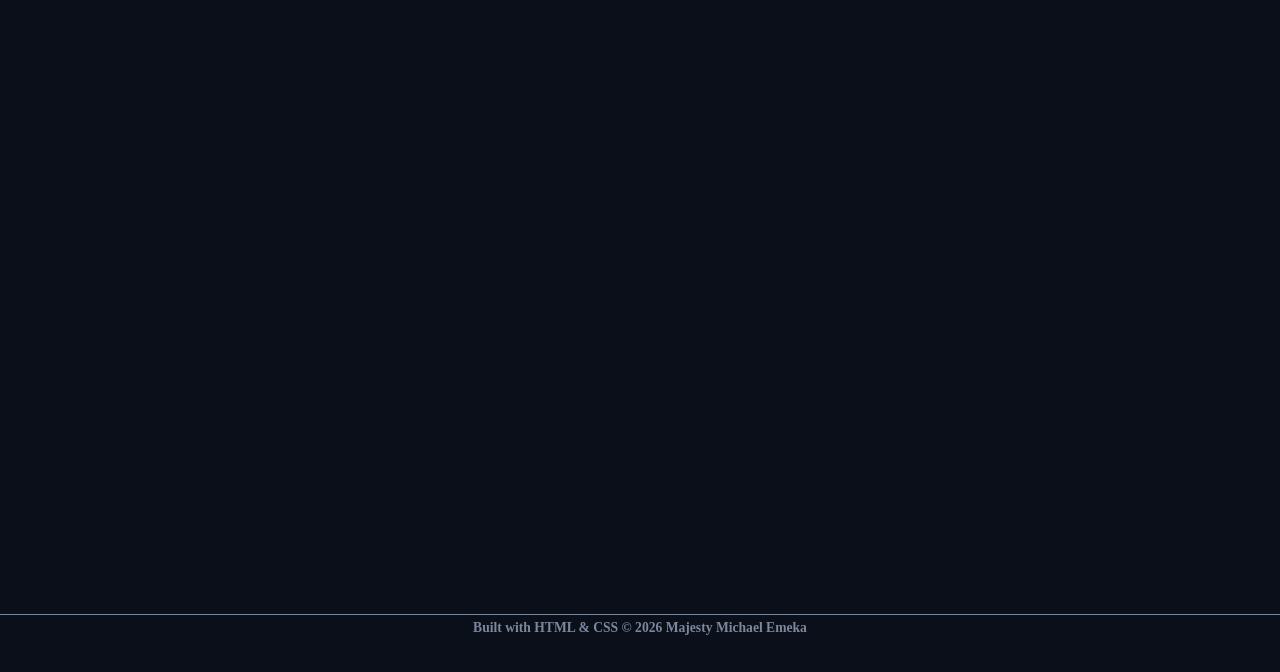
==== commit 5e9a5df4: "projects.html changed, projects.css, layout changed" ====
--- a/index.html
+++ b/index.html
@@ -13,7 +13,7 @@
             <a href="#hero" class="nav-logo">Majesty Michael Emeka.</a>
             <ul class="nav-links" >
                 <li><a href="#about">About</a></li>
-                <li><a href="project.html">Projects</a></li>
+                <li><a href="projects.html">Projects</a></li>
                 <li><a href="#skills">Skills</a></li>
                 <li><a href="#contact">Contact</a></li>
             </ul>
@@ -142,7 +142,7 @@
           A styled website for a supermarket.
         </p>
         <p class="project-link">
-          click on this link to <a href="project.html"  rel="noopener noreferrer">
+          click on this link to <a href="projects.html"  rel="noopener noreferrer">
             View All</a> all projects
            
         </p>
--- a/style.css
+++ b/style.css
@@ -299,12 +299,7 @@
 
  
  
-
-.project-description {
-    font-size: 0.9rem;
-   color: var(--color-muted);
-    margin-bottom: 1.25rem;
-}
+ 
 
 .project-link {
     font-size: 0.9rem;
@@ -487,33 +482,14 @@
     gap: 10px;
     padding: 10px;
 }
-
-.container-card {
-    flex: 0 0 calc(50% - 10px);
-    background: var(--color-surface);
-    border-radius: 12px;
-    padding: 20px;
-    box-sizing: border-box;
-    box-shadow: #5b8af530;
-}
-
-.container-card video,
-.container-card img {
-    width: 100%;
-    border-radius: 10px;
-    object-fit: cover;
-}
+ 
 
 .rounded-video {
     width: 100%;
     border-radius: 10px;
 }
 
-.list-container {
-  display: flex;
-  gap: 40px;
-  margin-top: 10px;
-}
+  
 
 /* ── DROP-IN ANIMATION ── */
 .drop-item {
@@ -531,6 +507,8 @@
   80%  { transform: translateY(-3px); }
   100% { opacity: 1; transform: translateY(0); }
 }
+
+
 
 
 @media (max-width: 768px) {
@@ -543,10 +521,7 @@
     text-align: center;
   }
 
-  .container-card {
-    flex: 0 0 100%;   /* replaces your display:grid line */
-    display: block;
-  }
+  
 
   /* Fix: list-container wraps and shrinks gap */
   .list-container {
@@ -595,18 +570,7 @@
   .about-grid {
     grid-template-columns: 1fr;
   }
-
-  /* PROJECTS */
-  .project-grid {
-    flex-direction: column;
-  }
-
-  .project-card {
-    width: 100%;
-    border-radius: 12px;
-    
-  }
-
+ 
   /* SKILLS */
   .skills-grid {
     flex-wrap: wrap;
@@ -629,3 +593,13 @@
     align-items: center;
   }
 }
+
+@media (max-width: 640px) {
+  .card-body {
+    padding: 1.5rem;
+  }
+ 
+  .features-grid {
+    grid-template-columns: 1fr 1fr;
+  }
+}
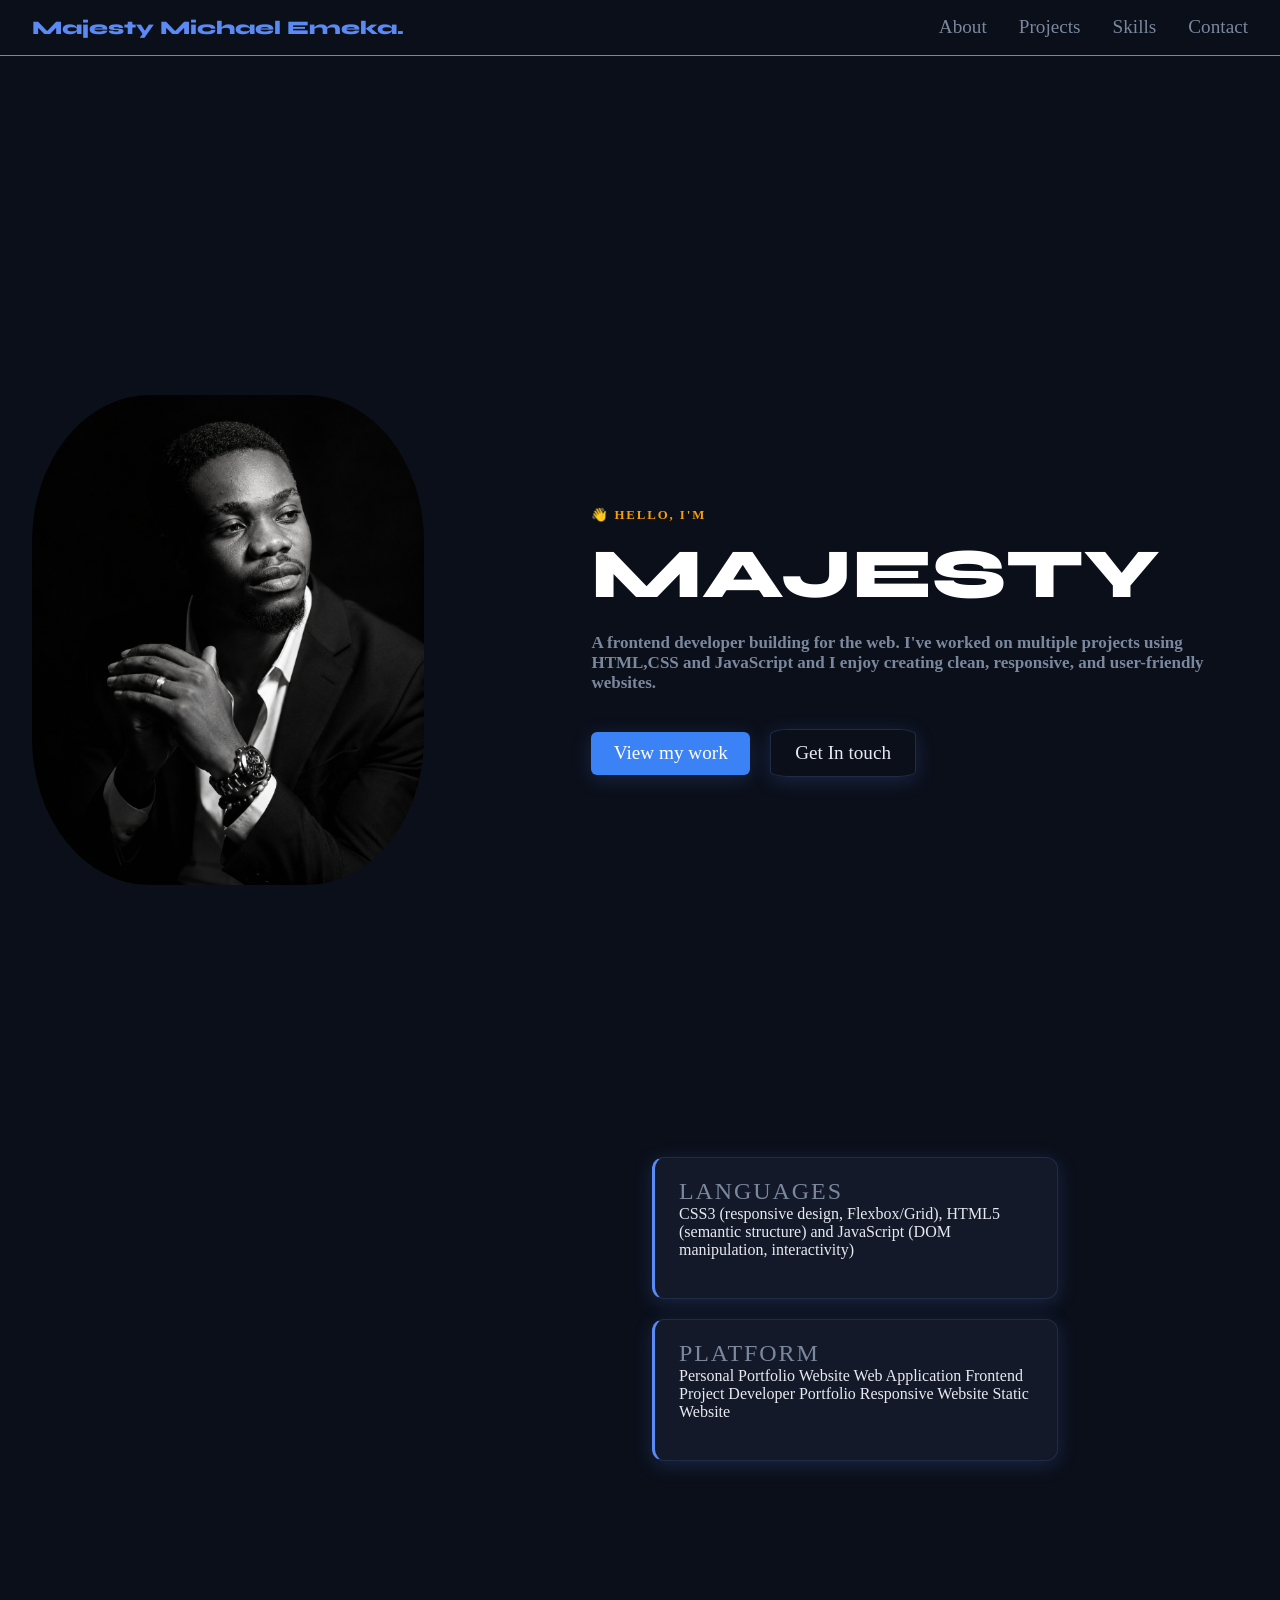
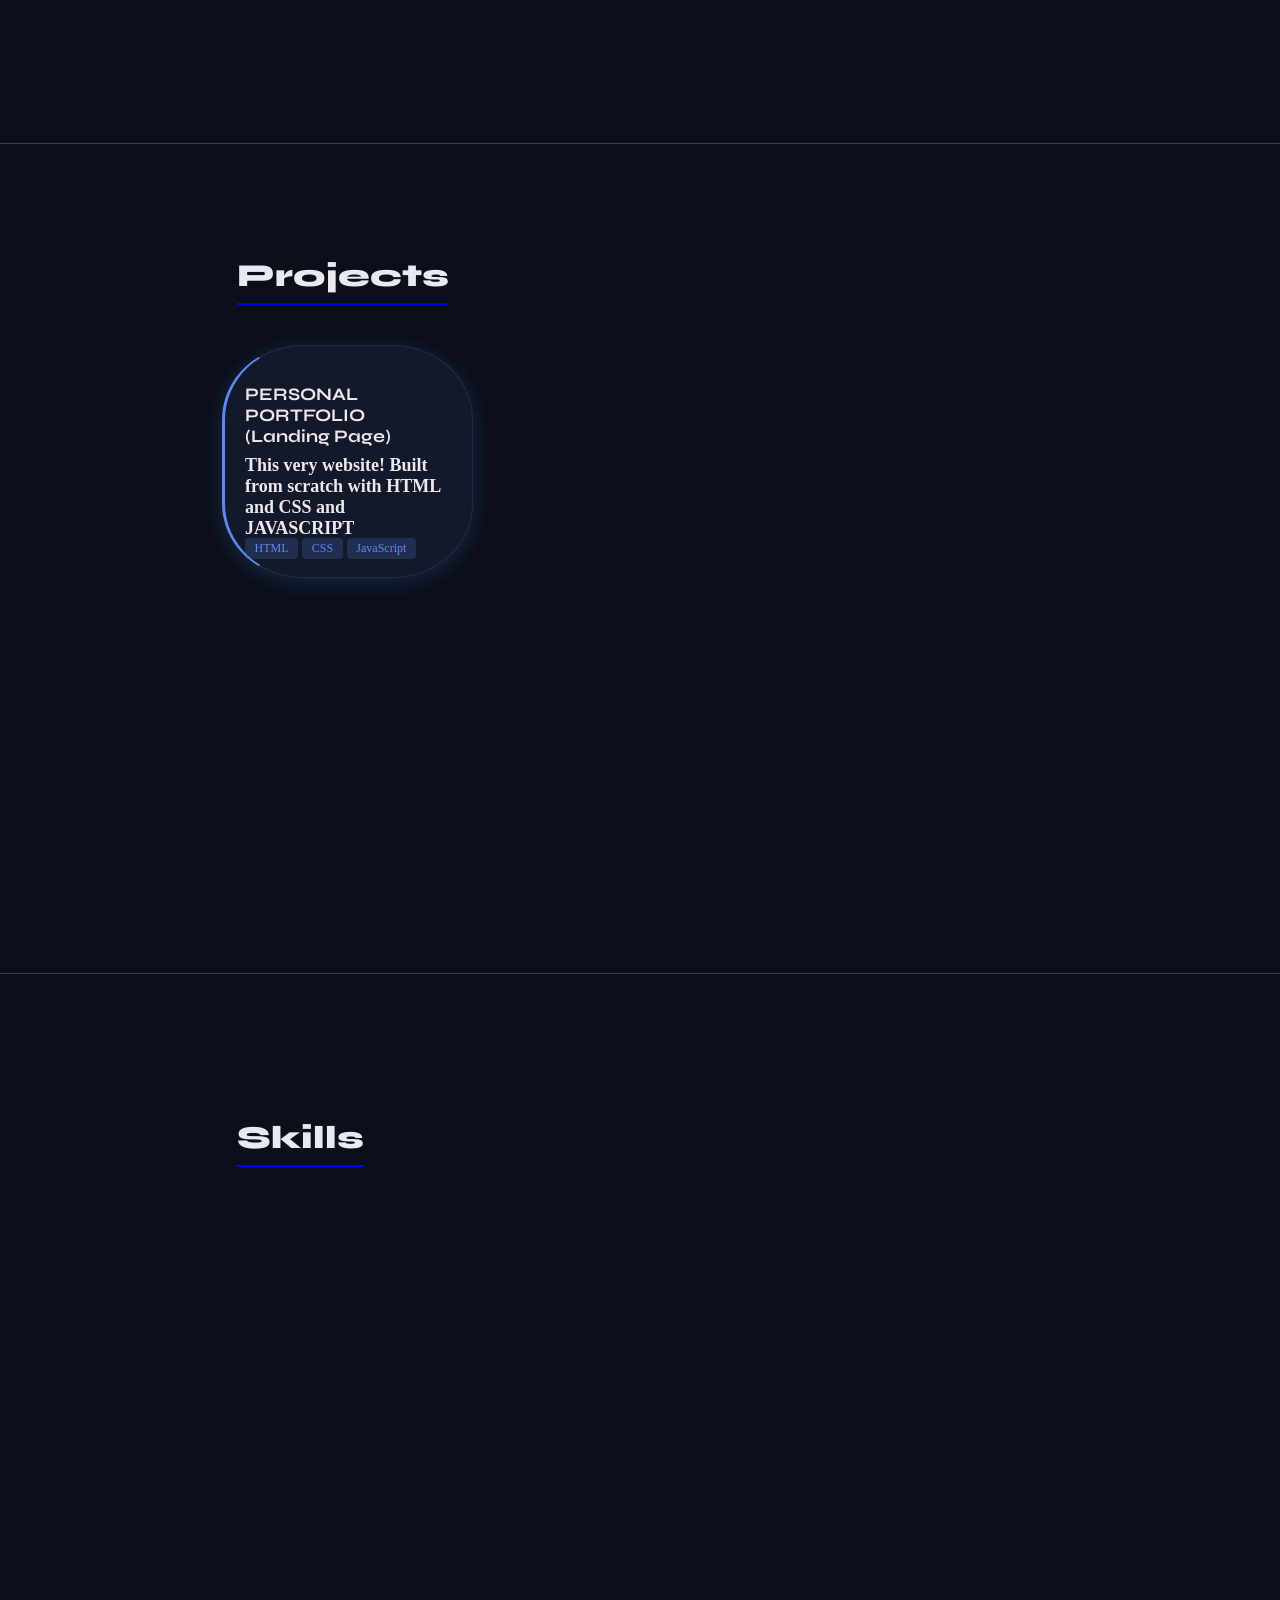
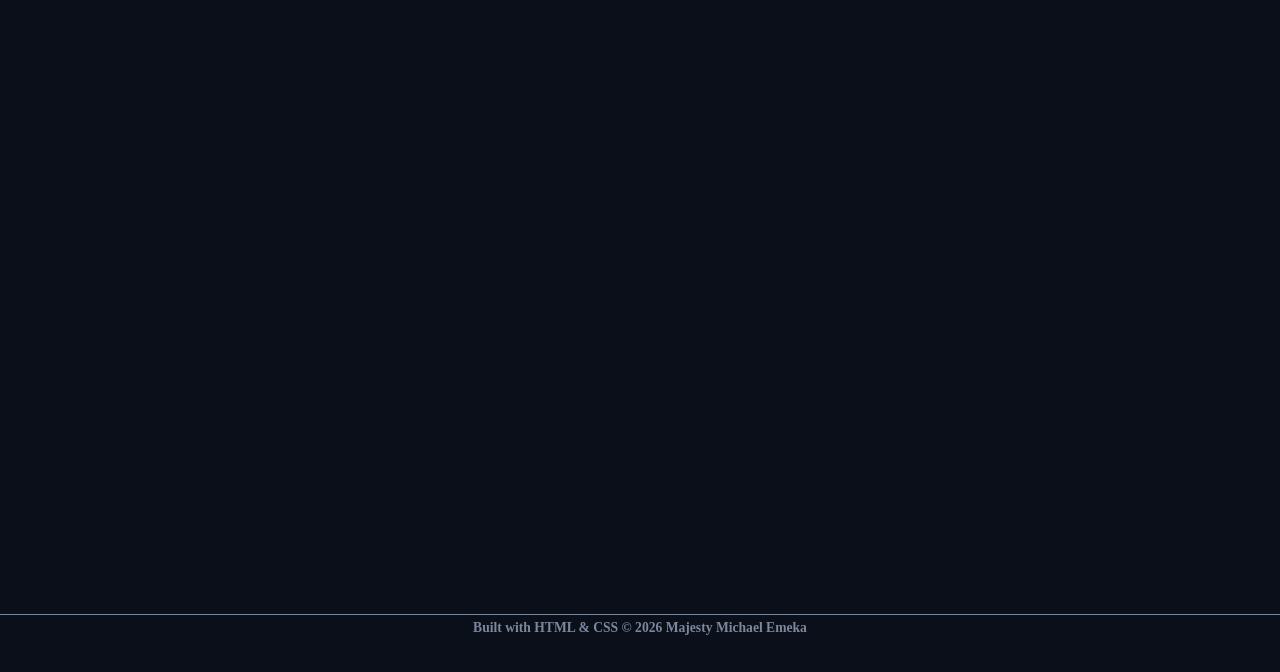
==== commit a409872a: "adjusted text in the project card and fixed error in the console" ====
--- a/index.html
+++ b/index.html
@@ -3,7 +3,7 @@
 <head>
     <link rel="stylesheet" href="style.css">
     <meta charset="utf-8">
-    <meta name="viewport" content="width=device-width, nitial-scale=1.0"/>
+    <meta name="viewport" content="width=device-width, initial-scale=1.0"/>
     <title>Majesty Michael Emeka</title>
       <link href="https://fonts.googleapis.com/css2?family=Syne:wght@400;700;800&family=DM+Sans:wght@400;500&display=swap" rel="stylesheet" />
     </head>
@@ -94,7 +94,7 @@
       <div class="project-card drop-item" data-delay="600">
         <div class="project-icon"></div>
         
-        <h3 class="project-title">PERSONAL PORTFOLIO(Landing Page)</h3>
+        <h3 class="project-title">PERSONAL PORTFOLIO (Landing Page)</h3>
         <p class="project-description">
           This very website! Built from scratch with HTML and CSS and JAVASCRIPT
         </p>
@@ -125,7 +125,7 @@
 
       <div class="project-card drop-item" data-delay="1100">
         <div class="project-icon"></div>
-        <h3 class="project-title">SURVEY FORM(Google-form-clone)</h3>
+        <h3 class="project-title">SURVEY FORM (Google-form-clone)</h3>
         <p class="project-description">
           A styled survey form with different input types.
         </p>
@@ -137,7 +137,7 @@
 
        <div class="project-card drop-item" data-delay="1200">
         <div class="project-icon"></div>
-        <h3 class="project-title">E commerce website(FreshMart)</h3>
+        <h3 class="project-title">E commerce website (FreshMart)</h3>
         <p class="project-description">
           A styled website for a supermarket.
         </p>
--- a/style.css
+++ b/style.css
@@ -592,6 +592,10 @@
     flex-direction: column;
     align-items: center;
   }
+
+  .project-title{
+    display: block;
+  }
 }
 
 @media (max-width: 640px) {
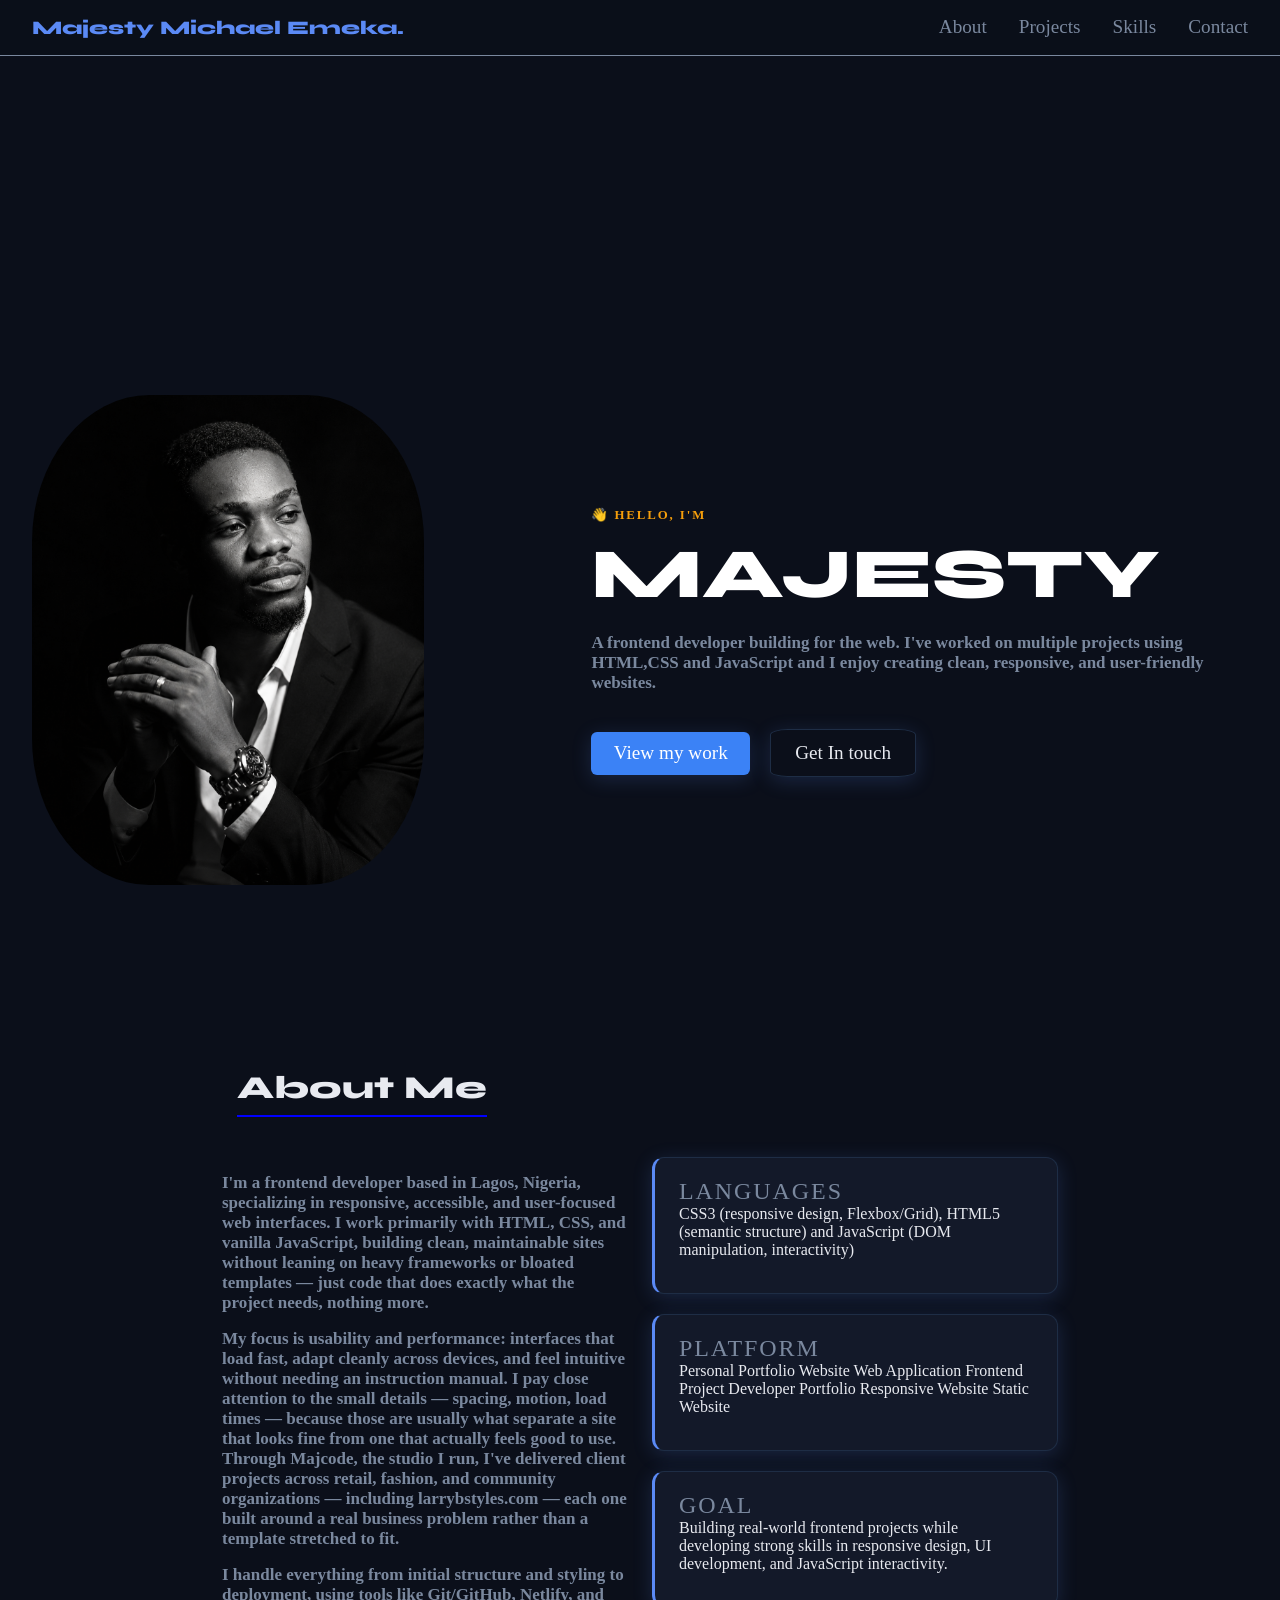
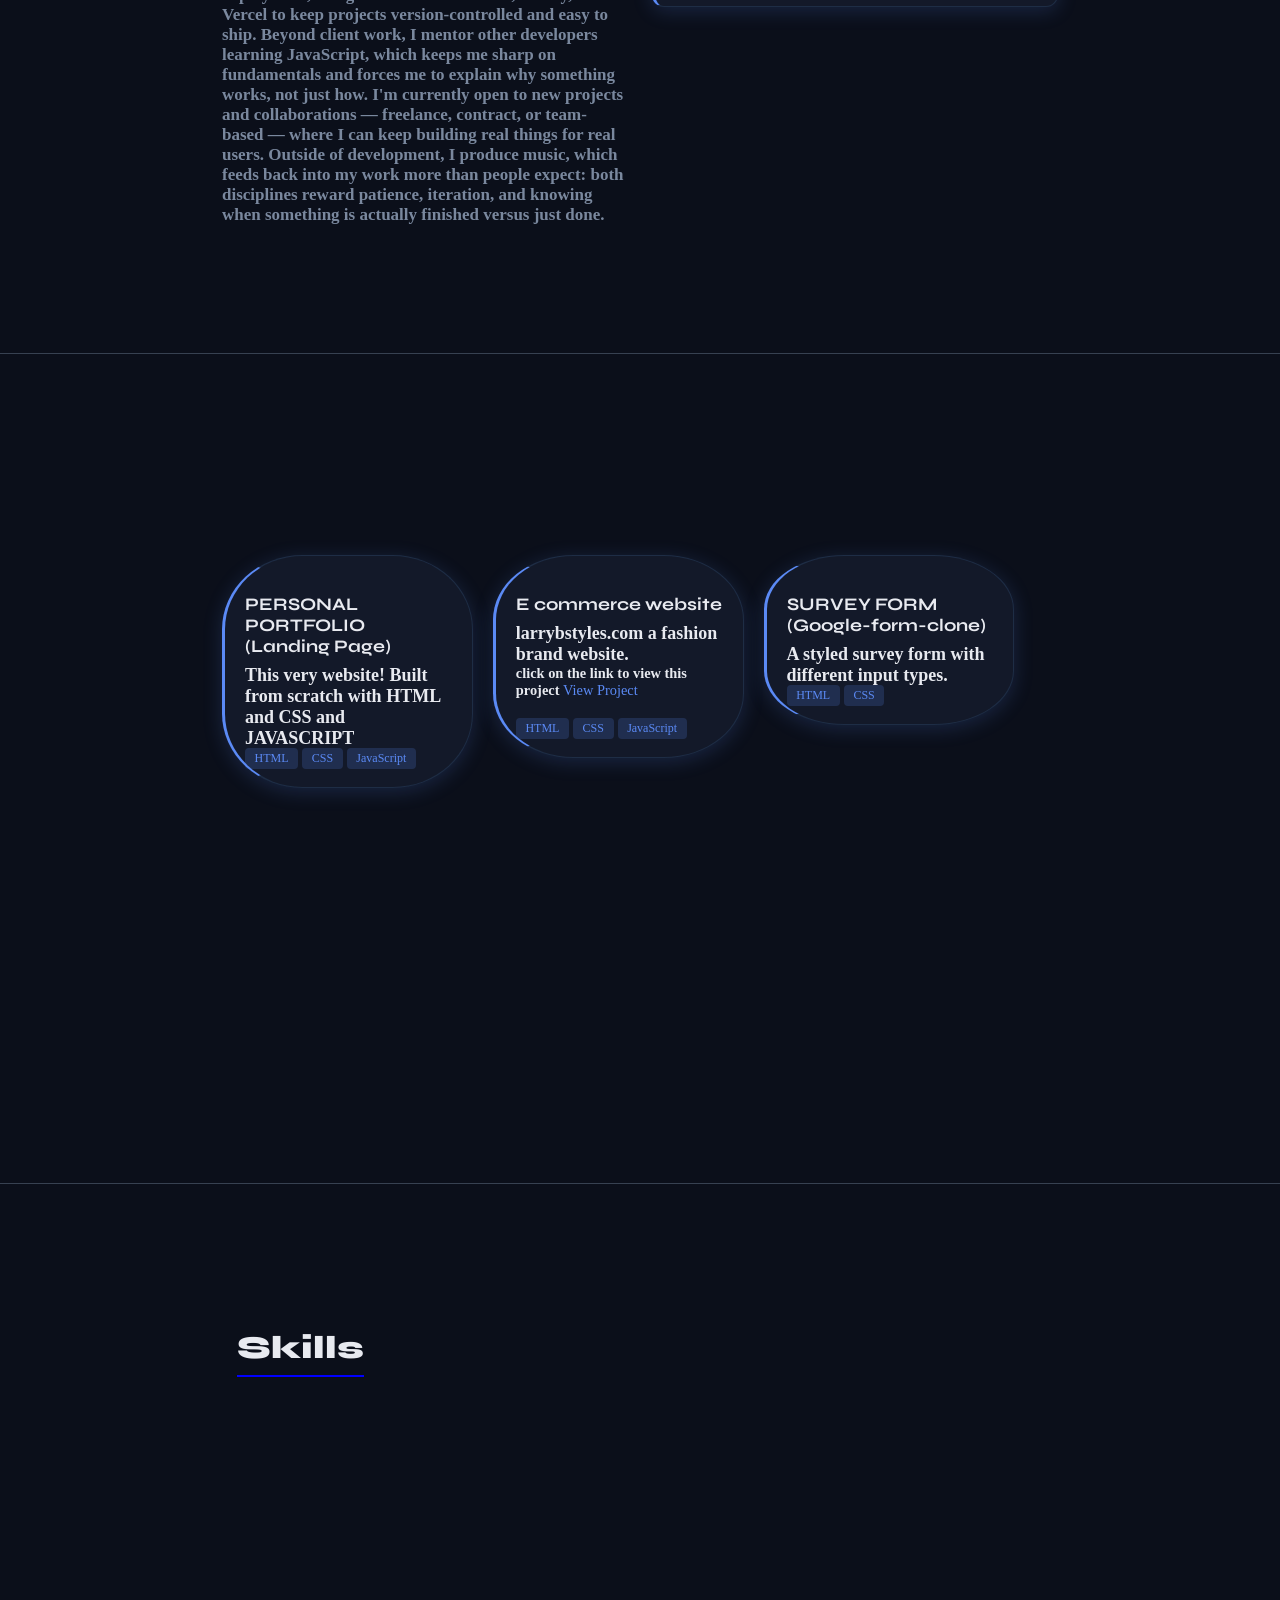
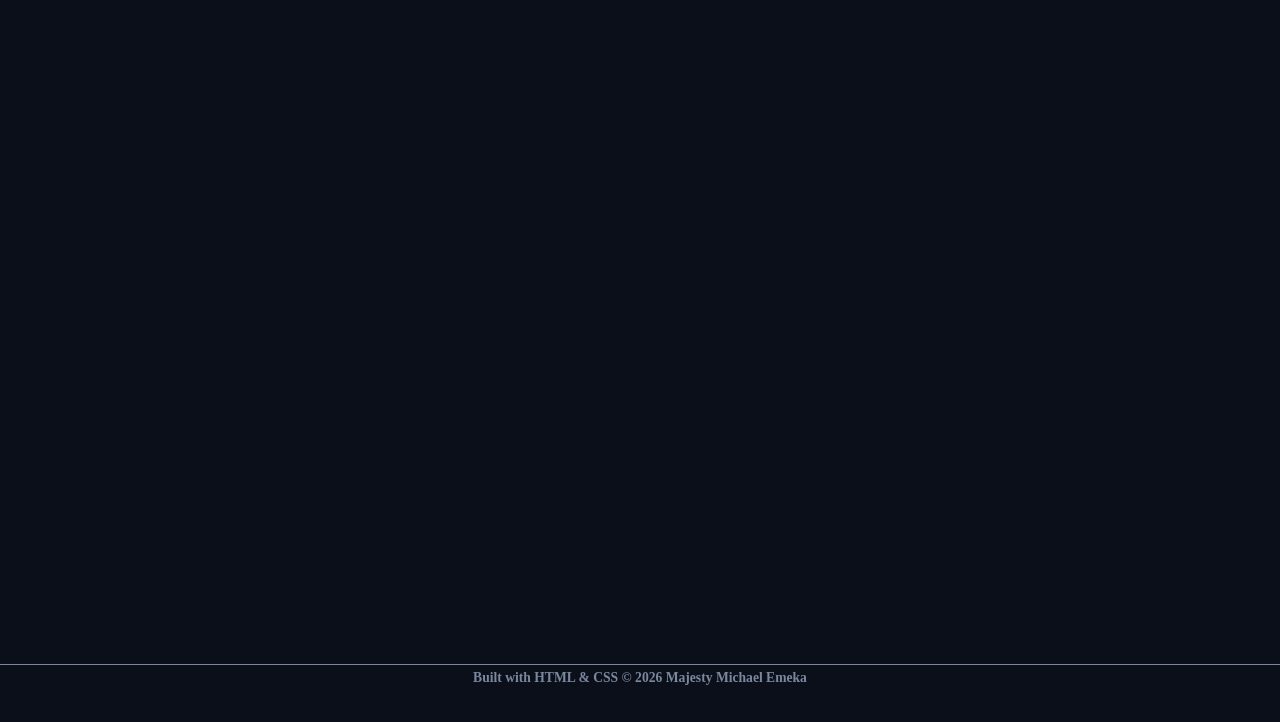
==== commit bad79bb8: "new project added to portfolio" ====
--- a/index.html
+++ b/index.html
@@ -45,22 +45,20 @@
                 <h2 class="section-heading drop-item" data-delay="1000">About Me</h2>
                 <div class="about-grid">
                     <div class="about-text drop-item" data-delay="1300">
-                     <p>
-      I am a frontend developer based in Lagos, Nigeria, specializing in building responsive, accessible, and user-focused web interfaces. 
-    I work with HTML, CSS, and JavaScript to develop clean and functional websites, with a strong focus on usability and performance.
+                     <p class="about-description">
+     I'm a frontend developer based in Lagos, Nigeria, specializing in responsive, accessible, and user-focused web interfaces.
+      I work primarily with HTML, CSS, and vanilla JavaScript, building clean, maintainable sites without leaning on heavy frameworks or bloated templates — 
+      just code that does exactly what the project needs, nothing more.
+      </p>
+      <p class="about-description"> 
+     My focus is usability and performance: interfaces that load fast, adapt cleanly across devices, and feel intuitive without needing an instruction manual. I pay close attention to the small details — spacing, motion, load times — because those are usually what separate a site that looks fine from one that actually feels good to use.
+Through Majcode, the studio I run, I've delivered client projects across retail, fashion, and community organizations — including larrybstyles.com — each one built around a real business problem rather than a template stretched to fit.
 </p>
-
-<br><br>
-
-<p>
-     I have gained practical experience through hands-on projects, where I translate designs and ideas into interactive web applications. 
-    I am continuously improving my skills in modern frontend development practices, including responsive design, component-based thinking, and clean code structure.
-</p>
-            <br>
-
-                        <p> I am currently seeking opportunities where I can contribute to real-world projects, collaborate with other developers, and grow within a professional development environment.
-                           Outside of development, I explore creative work, learn from other developers, and engage in music production, which strengthens my creativity and attention to detail.
-                        </p>
+ <p class="about-description"> 
+  I handle everything from initial structure and styling to deployment, using tools like Git/GitHub, Netlify, and Vercel to keep projects version-controlled and easy to ship.
+Beyond client work, I mentor other developers learning JavaScript, which keeps me sharp on fundamentals and forces me to explain why something works, not just how. I'm currently open to new projects and collaborations — freelance, contract, or team-based — where I can keep building real things for real users.
+Outside of development, I produce music, which feeds back into my work more than people expect: both disciplines reward patience, iteration, and knowing when something is actually finished versus just done.                       
+ </p>
                       
                     </div>
                         <div class id="about-stats">
@@ -187,9 +185,9 @@
           <div class="skills-card"> 
         <div class="skills-group-title">Concept</div>
         <ul class="skills-set">
-          <li>Responsive web <br><br>Design</li><br><br>
-          <li>CSS Layout<br><br> Systems</li><br><br>
-          <li>Basic JavaScript <br><br>interactivity</li>
+          <li>Responsive web Design 
+          <li>CSS Layout Systems 
+          <li>Basic JavaScript interactivity</li>
         </ul>
       </div>
       </div>
@@ -198,9 +196,9 @@
           <div class="skills-card"> 
         <div class="skills-group-title">Skill Set</div>
         <ul class="skills-set">
-          <li>CSS Animations</li><br><br>
-          <li>JavaScript</li><br><br>
-          <li>React (in veiw)</li>
+          <li>CSS Animations</li> 
+          <li>JavaScript</li> 
+          <li>React</li>
         </ul>
       </div>
       </div>
@@ -218,7 +216,7 @@
       or  you want to build yourdelf a website. Feel free to reach out.
     </p>
     <div class="contact-buttons">
-      <a href="https://mail.google.com/mail/?view=cm&fs=1&to=smajestyemeka12@gmail.com" class="btn-primary" id="btn-primary">Email Me</a>
+      <a href="https://mail.google.com/mail/?view=cm&fs=1&to=shello.majcode@gmail.com" class="btn-primary" id="btn-primary">Email Me</a>
       <a href="https://github.com/Majesty2134" class="btn-secondary" id="btn-secondary">GitHub</a>
       <a href="https://linkedin.com/in/yourname" class="btn-secondary" id="btn-secondary">LinkedIn</a>
        <a href="https://wa.me/+2347037131027" class="btn-primary" id="btn-primary">whatsapp</a>
--- a/style.css
+++ b/style.css
@@ -122,13 +122,18 @@
   width: 70%;
   border-radius: 30%;
   
-  
 }
 
 
 .hero-content {
   max-width: 700px;
   margin-right: 20px;
+}
+
+.about-description {
+  color: var(--color-muted);
+  margin: 1rem 0;
+  font-size: 17px;
 }
 
 .hero-eyebrow {
@@ -227,9 +232,9 @@
     padding: 1.25rem 1.5rem;
     border-left: 3px solid var(--color-accent);
      margin-bottom: 20px;
-     box-shadow: 0 4px 20px var(--color-accent-glow);s
+     box-shadow: 0 4px 20px var(--color-accent-glow);
      width: 100%;
-    height: 30%;
+    height: 20%;
         
       
     
@@ -245,7 +250,7 @@
     margin-bottom: 20px;
     box-shadow: 0 4px 20px var(--color-accent-glow);
        width: 100%;
-     height: 30%;
+     height: 20%;
 }
 
 .stats-card-goal {
@@ -257,7 +262,7 @@
     margin-bottom: 20px;
     box-shadow: 0 4px 20px var(--color-accent-glow);
     width: 100%;
-     height: 30%;
+     height: 20%;
 }
  
 .stats-label {
@@ -342,10 +347,10 @@
 
 .skills-group {
  background-color: var(--color-surface); 
-  padding: 20px;
+  padding: 10px;
   border-radius: 32%;
   width: 250px;
-  box-shadow: 0 4px 20px var(--color-accent-glow);
+   
 }
 
 .skills-group-title {
@@ -368,7 +373,7 @@
 }
 
 .skills-card {
-  padding: 20px;
+  padding: 10px;
    border-radius: 32%;
    
 }
@@ -380,12 +385,12 @@
   text-decoration-thickness: 2px; /* modern CSS */
   text-underline-offset: 4px;     /* space between text and line */
    text-underline-offset: 6px;  
-   
-}
-
-#skills-set {
-  display:block;
-}
+   display: flex;
+   align-items: center;  
+   margin-bottom: 0.5rem;
+}
+
+ 
 
 #contact {
   
@@ -596,6 +601,9 @@
   .project-title{
     display: block;
   }
+
+  .stats-card-goal, .stats-card-platform, .stats-card-learning {
+    height: auto; /* allow height to adjust based on content */
 }
 
 @media (max-width: 640px) {
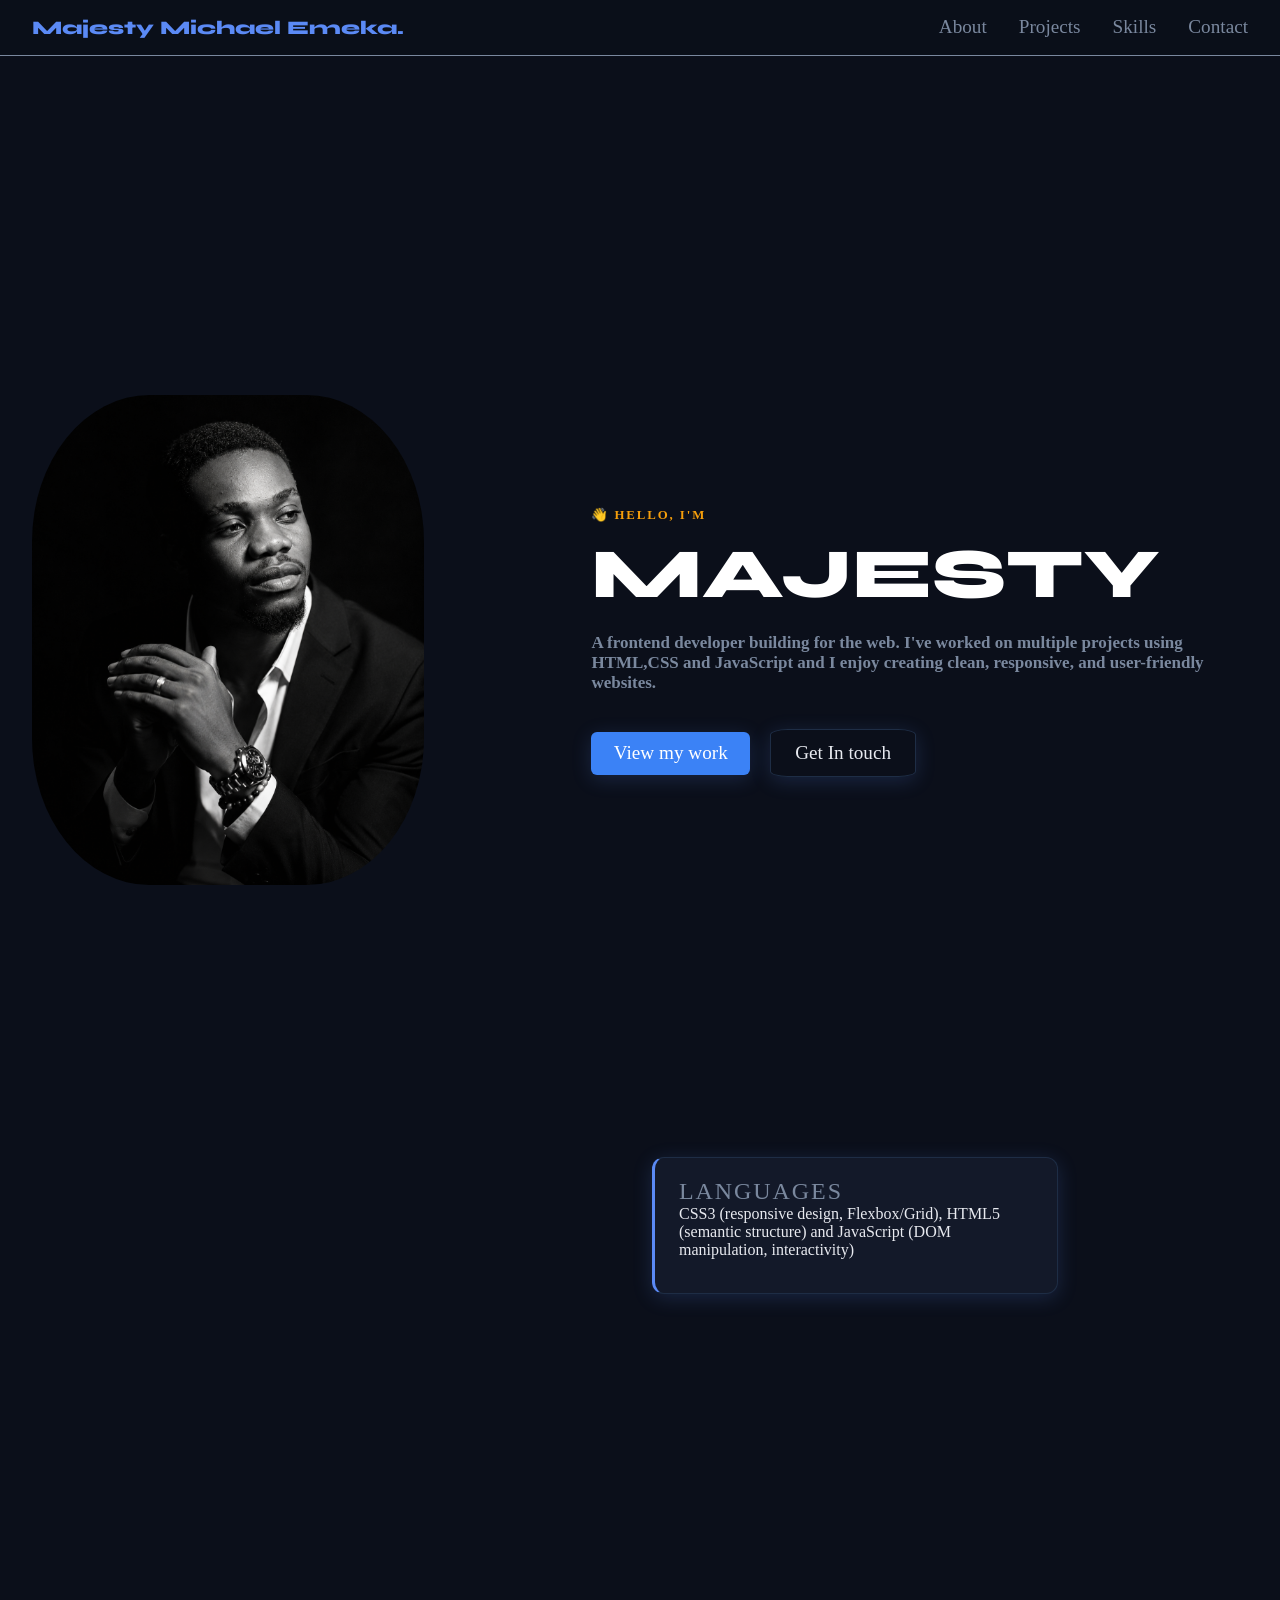
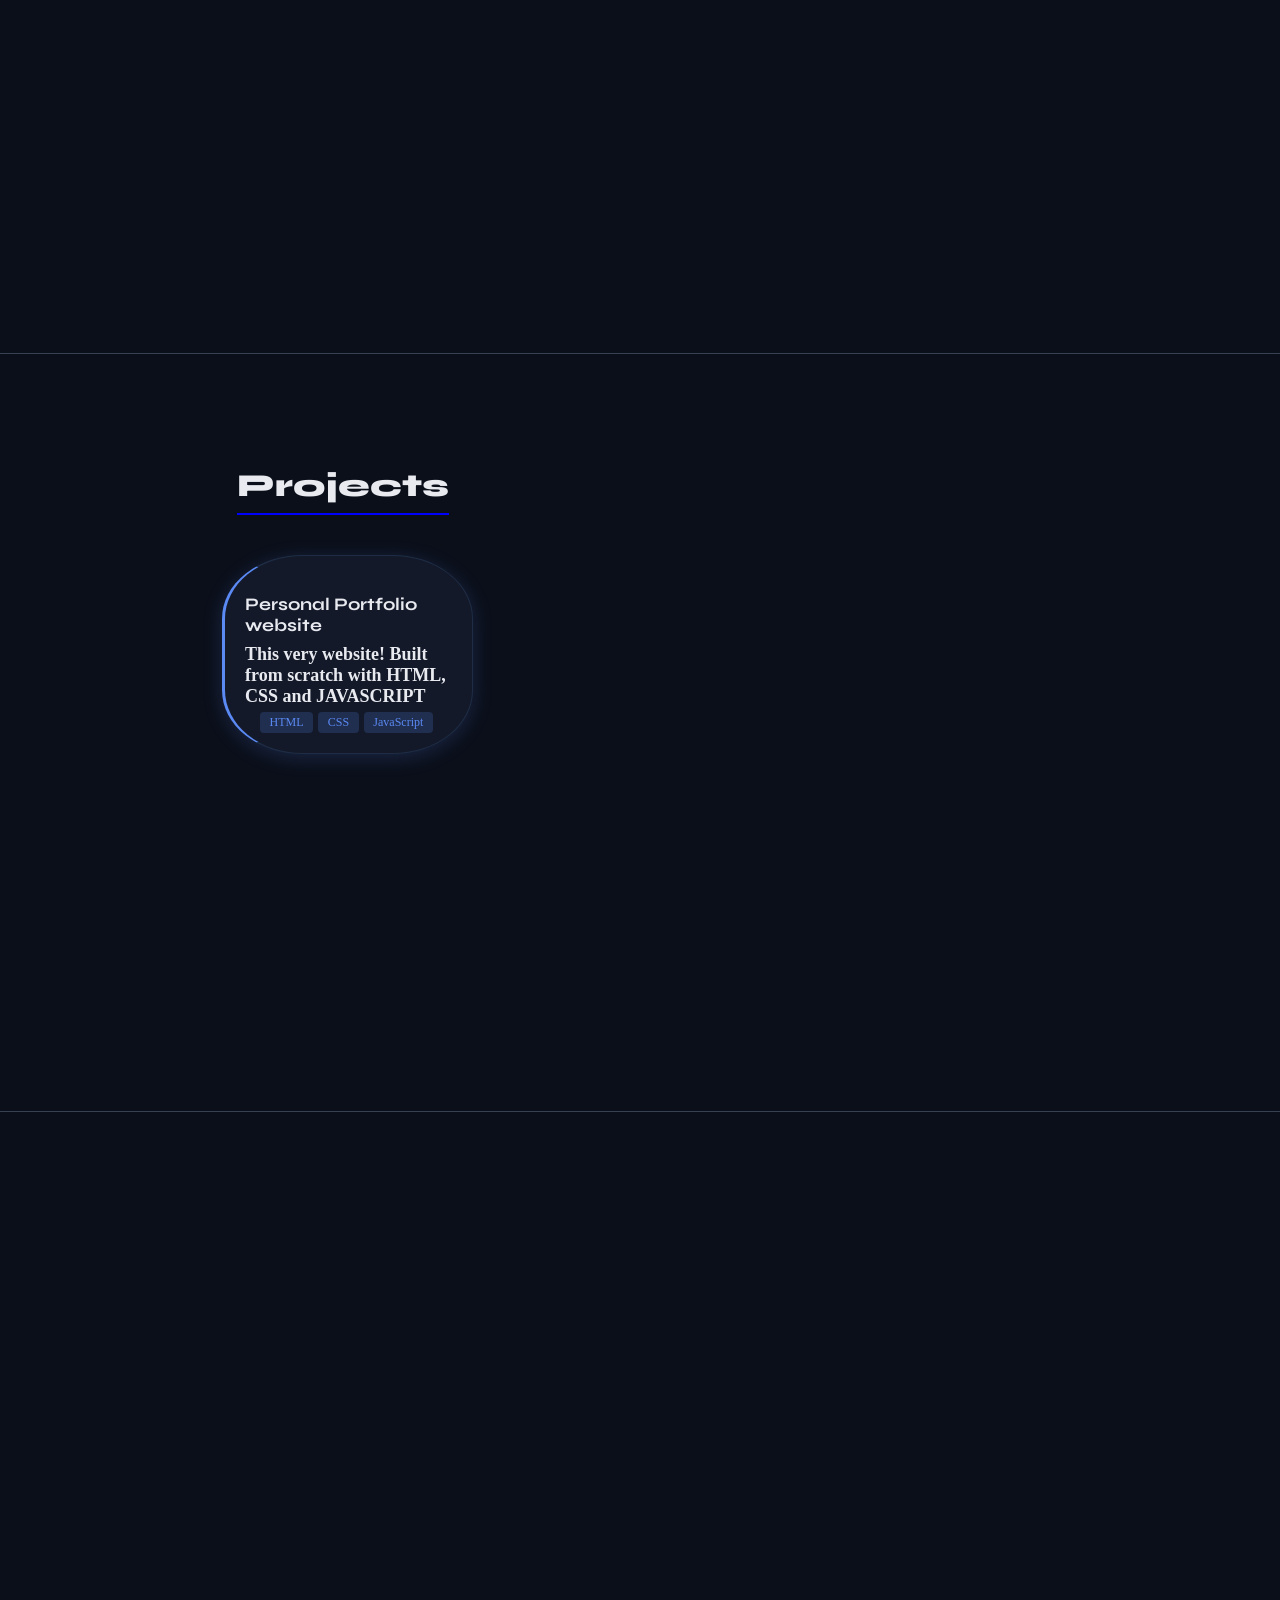
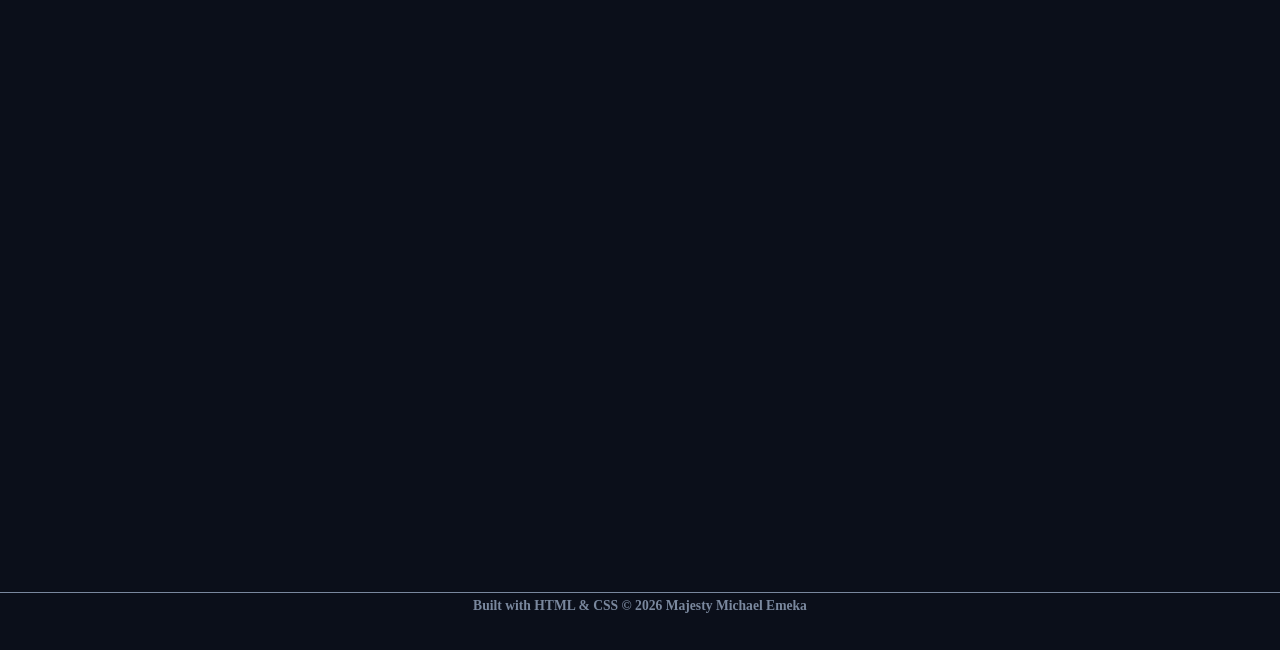
==== commit 381ddc9b: "fixed UI" ====
--- a/index.html
+++ b/index.html
@@ -58,29 +58,29 @@
   I handle everything from initial structure and styling to deployment, using tools like Git/GitHub, Netlify, and Vercel to keep projects version-controlled and easy to ship.
 Beyond client work, I mentor other developers learning JavaScript, which keeps me sharp on fundamentals and forces me to explain why something works, not just how. I'm currently open to new projects and collaborations — freelance, contract, or team-based — where I can keep building real things for real users.
 Outside of development, I produce music, which feeds back into my work more than people expect: both disciplines reward patience, iteration, and knowing when something is actually finished versus just done.                       
- </p>
-                      
-                    </div>
-                        <div class id="about-stats">
-                            <div class="stats-card-learning drop-item" data-delay="700">
-                                <div class="stats-label">Languages</div>
-                                <div class="stats-value">CSS3 (responsive design, Flexbox/Grid), HTML5 (semantic structure) and JavaScript (DOM manipulation, interactivity)</div>
-                            </div>
-                           <div class="stats-card-platform drop-item" data-delay="900">
-                                <div class="stats-label">PLATFORM</div>
-                                <div class="stats-value">Personal Portfolio Website
-                                                        Web Application
-                                                        Frontend Project
-                                                        Developer Portfolio
-                                                        Responsive Website
-                                                        Static Website</div>
-                                                                                    </div>
-                            <div class="stats-card-goal drop-item" data-delay="1200">
-                                <div class="stats-label">Goal</div>
-                                <div class="stats-value">Building real-world frontend projects while developing strong skills in responsive design, UI development, and JavaScript interactivity.</div>
-                            </div>
-                        </div>
-                    </div>
+</p>
+
+</div>
+<div class id="about-stats">
+  <div class="stats-card-learning drop-item" data-delay="700">
+      <div class="stats-label">Languages</div>
+      <div class="stats-value">CSS3 (responsive design, Flexbox/Grid), HTML5 (semantic structure) and JavaScript (DOM manipulation, interactivity)</div>
+  </div>
+  <div class="stats-card-platform drop-item" data-delay="900">
+      <div class="stats-label">PLATFORM</div>
+      <div class="stats-value">Personal Portfolio Website
+                              Web Application
+                              Frontend Project
+                              Developer Portfolio
+                              Responsive Website
+                              Static Website</div>
+                                </div>
+  <div class="stats-card-goal drop-item" data-delay="1200">
+      <div class="stats-label">Goal</div>
+      <div class="stats-value">Building real-world frontend projects while developing strong skills in responsive design, UI development, and JavaScript interactivity.</div>
+  </div>
+      </div>
+        </div>
         </section>
 
        <section id="projects">
@@ -92,11 +92,11 @@
       <div class="project-card drop-item" data-delay="600">
         <div class="project-icon"></div>
         
-        <h3 class="project-title">PERSONAL PORTFOLIO (Landing Page)</h3>
-        <p class="project-description">
-          This very website! Built from scratch with HTML and CSS and JAVASCRIPT
-        </p>
-        <div class="project-tags">
+        <h3 class="project-title">Personal Portfolio website</h3>
+        <p class="project-description">
+          This very website! Built from scratch with HTML, CSS and JAVASCRIPT
+        </p>
+        <div class="project-tags tag1">
           <span class="tag">HTML</span>
           <span class="tag">CSS</span>
           <span class="tag">JavaScript</span>
@@ -114,7 +114,7 @@
           <a href="https://larrybstyles.com" target="_blank" rel="noopener noreferrer">
             View Project</a>
         </p>
-        <div class="project-tags">
+        <div class="project-tags tag2">
           <span class="tag">HTML</span>
           <span class="tag">CSS</span>
           <span class="tag">JavaScript</span>
@@ -127,7 +127,7 @@
         <p class="project-description">
           A styled survey form with different input types.
         </p>
-        <div class="project-tags">
+        <div class="project-tags tag3">
           <span class="tag">HTML</span>
           <span class="tag">CSS</span>
         </div>
@@ -139,12 +139,7 @@
         <p class="project-description">
           A styled website for a supermarket.
         </p>
-        <p class="project-link">
-          click on this link to <a href="projects.html"  rel="noopener noreferrer">
-            View All</a> all projects
-           
-        </p>
-        <div class="project-tags">
+        <div class="project-tags tag4">
           <span class="tag">HTML</span>
           <span class="tag">CSS</span>
         </div>
@@ -158,13 +153,12 @@
     <h3 class="section-heading drop-item" data-delay="600">Skills</h3>
 
     <div class="skills-grid">
-
       <div class="skills-group drop-item" data-delay="900">
         <div class="skills-card"> 
         <div class="skills-group-title">Languages</div>
         <ul class="skills-set">
-          <li>HTML5</li><br><br>
-          <li>CSS3</li><br><br>
+          <li>HTML5</li><br>
+          <li>CSS3</li><br>
           <li>JAVASCRIPT</li>
         </ul>
       </div>
@@ -174,8 +168,8 @@
           <div class="skills-card"> 
         <div class="skills-group-title">Tools</div>
         <ul class="skills-set">
-          <li>VS Code</li> <br><br>
-          <li>Git & GitHub</li> <br><br>
+          <li>VS Code</li> <br> 
+          <li>Git & GitHub</li> <br> 
           <li>Browser DevTools</li>
         </ul>
       </div>
@@ -184,9 +178,9 @@
       <div class="skills-group drop-item" data-delay="1500">
           <div class="skills-card"> 
         <div class="skills-group-title">Concept</div>
-        <ul class="skills-set">
-          <li>Responsive web Design 
-          <li>CSS Layout Systems 
+        <ul class="skills-set concept">
+          <li>Responsive web Design</li> <br> 
+          <li>CSS Layout Systems </li> <br>
           <li>Basic JavaScript interactivity</li>
         </ul>
       </div>
@@ -196,8 +190,8 @@
           <div class="skills-card"> 
         <div class="skills-group-title">Skill Set</div>
         <ul class="skills-set">
-          <li>CSS Animations</li> 
-          <li>JavaScript</li> 
+          <li>CSS Animations</li> <br>
+          <li>JavaScript</li> <br>
           <li>React</li>
         </ul>
       </div>
--- a/style.css
+++ b/style.css
@@ -300,6 +300,8 @@
   width: 30%; /* smaller so all three fit */
   min-width: 200px; /* optional: don't shrink too small */
   box-shadow: 0 4px 20px var(--color-accent-glow);
+  display:block;
+  justify-content: space-between;
 }
 
  
@@ -345,6 +347,16 @@
     font-weight: 500;
 }
 
+.project-tags{
+  display: flex;
+   gap: 5px;
+   position: relative;
+   left: 15px;
+}
+
+.tag1, .tag3, .tag4{
+  margin-top: 5px;
+}
 .skills-group {
  background-color: var(--color-surface); 
   padding: 10px;
@@ -375,6 +387,7 @@
 .skills-card {
   padding: 10px;
    border-radius: 32%;
+    box-shadow: 2px 4px 2px var(--color-accent-glow);
    
 }
 
@@ -386,6 +399,7 @@
   text-underline-offset: 4px;     /* space between text and line */
    text-underline-offset: 6px;  
    display: flex;
+    
    align-items: center;  
    margin-bottom: 0.5rem;
 }
@@ -606,6 +620,24 @@
     height: auto; /* allow height to adjust based on content */
 }
 
+.project-description{
+  font-size:small;
+}
+
+.project-card{
+  display: block;
+  justify-content: space-between;
+}
+
+.project-tags{
+  display: flex;
+  position:relative;
+  left: 2px;
+}
+ 
+
+ 
+
 @media (max-width: 640px) {
   .card-body {
     padding: 1.5rem;
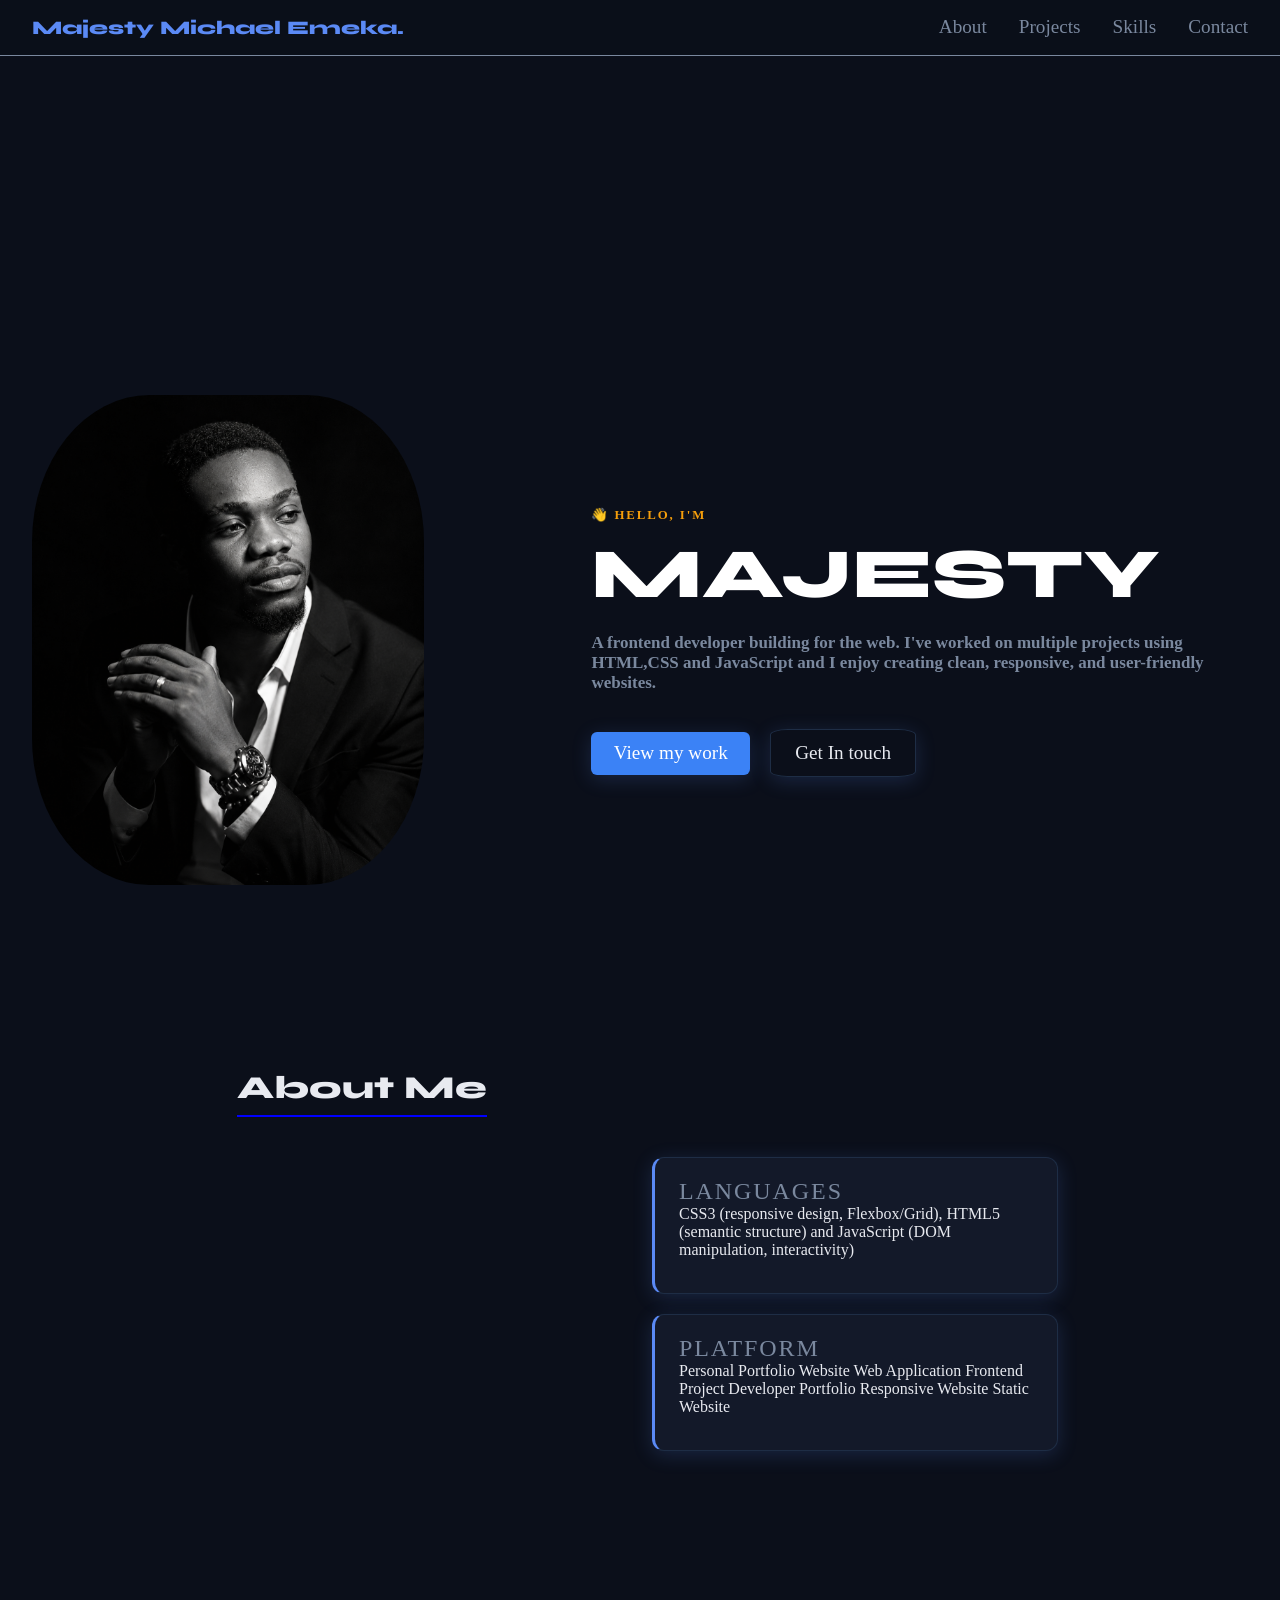
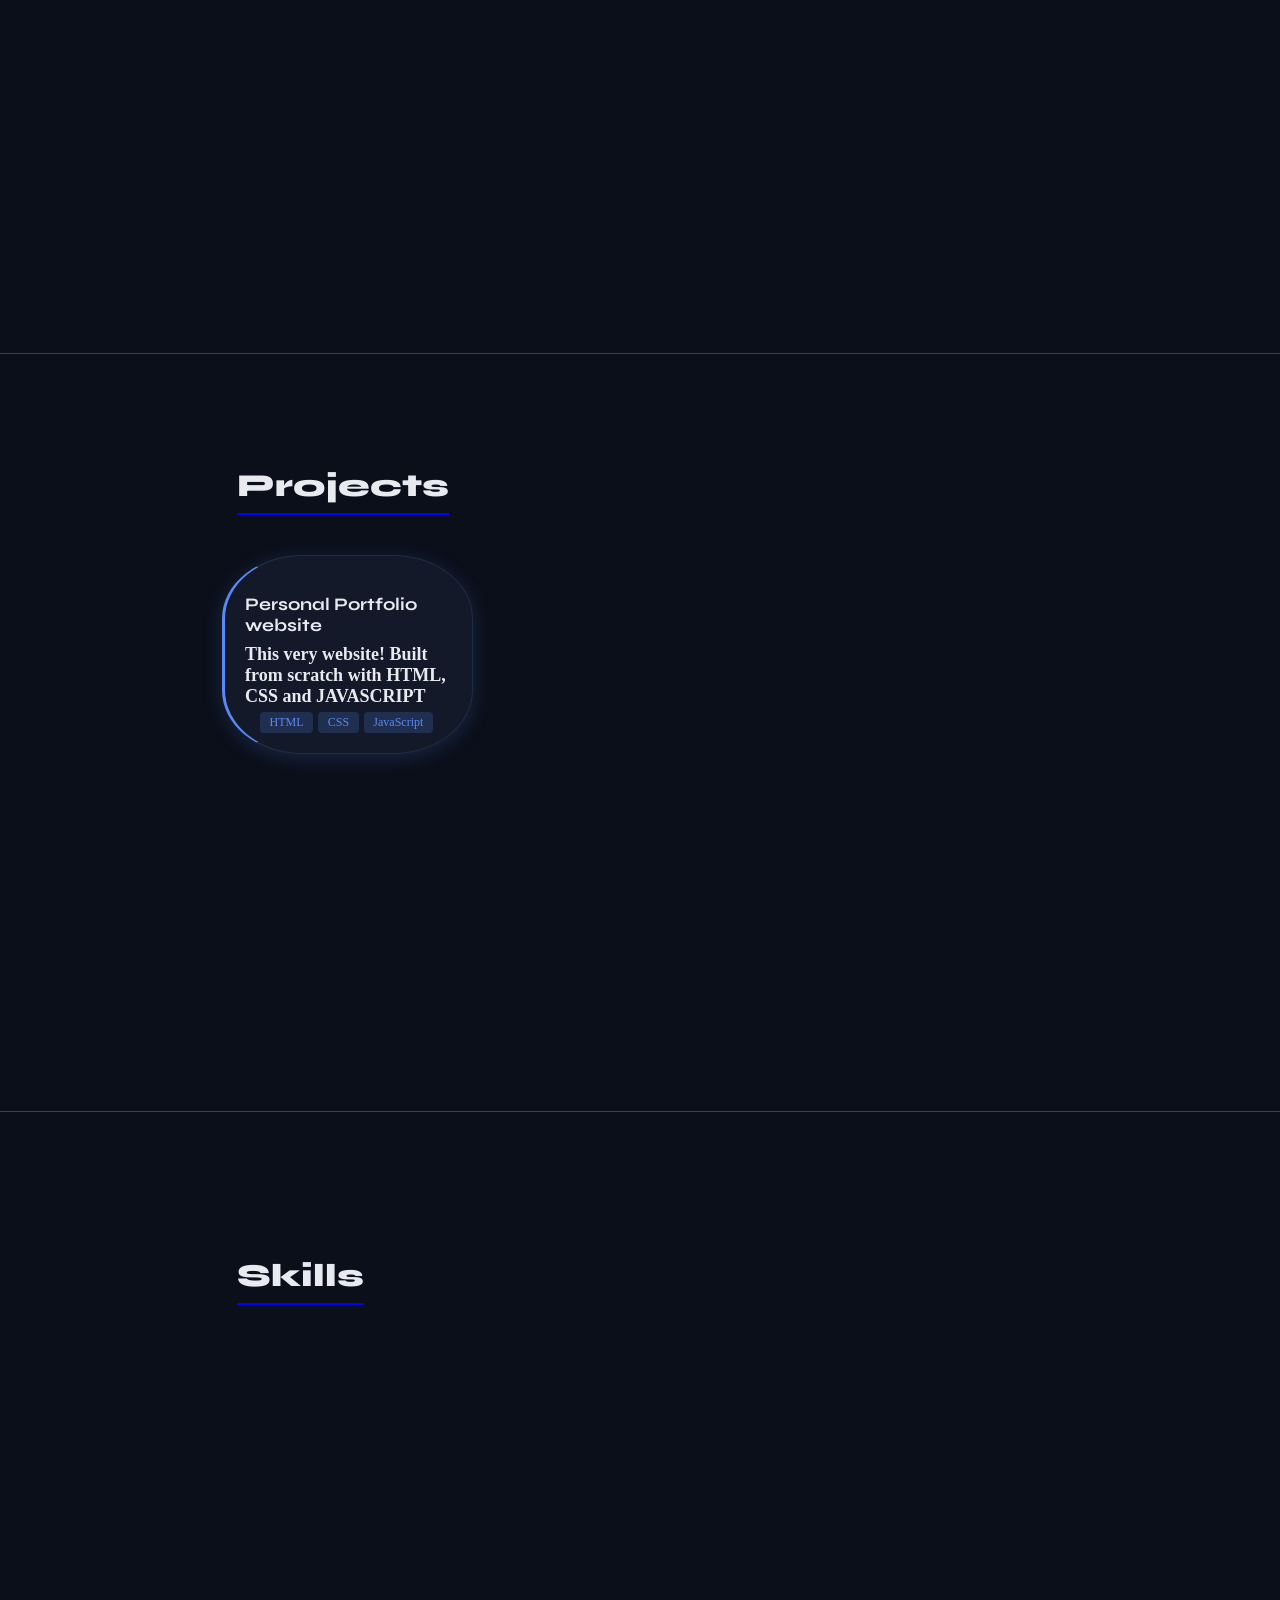
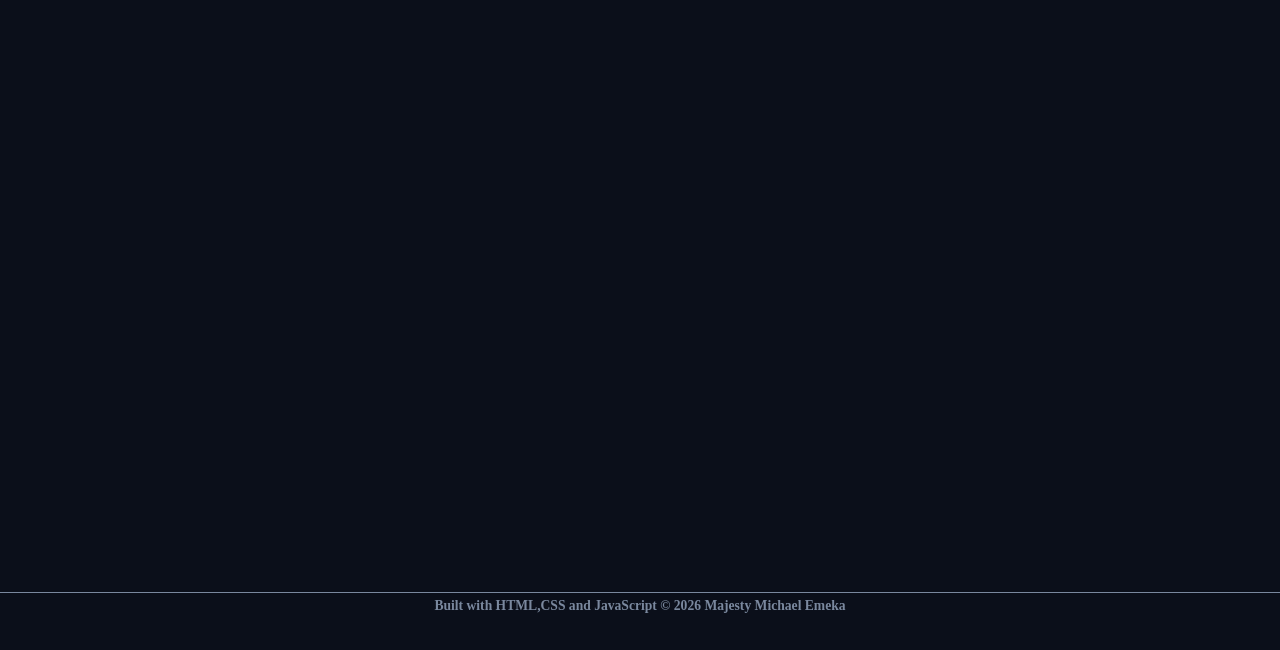
==== commit df109bf4: "fixed new bugs" ====
--- a/index.html
+++ b/index.html
@@ -220,7 +220,7 @@
                     
 
        <footer>
-  <p class="footer-text">Built with HTML & CSS &copy; 2026 Majesty Michael Emeka</p>
+  <p class="footer-text">Built with HTML,CSS and JavaScript &copy; 2026 Majesty Michael Emeka</p>
 </footer>
 <br><br>
 
--- a/style.css
+++ b/style.css
@@ -573,6 +573,10 @@
     display: block;
   }
 
+  .hero img{
+    margin-bottom:30%; ;
+  }
+
   .hero-title {
     font-size: 2.8rem;
   }
@@ -630,7 +634,7 @@
 }
 
 .project-tags{
-  display: flex;
+  display: block;
   position:relative;
   left: 2px;
 }
@@ -646,4 +650,10 @@
   .features-grid {
     grid-template-columns: 1fr 1fr;
   }
+
+  .project-tags{
+  display: block;
+  position:relative;
+  left: 2px;
+}
 }
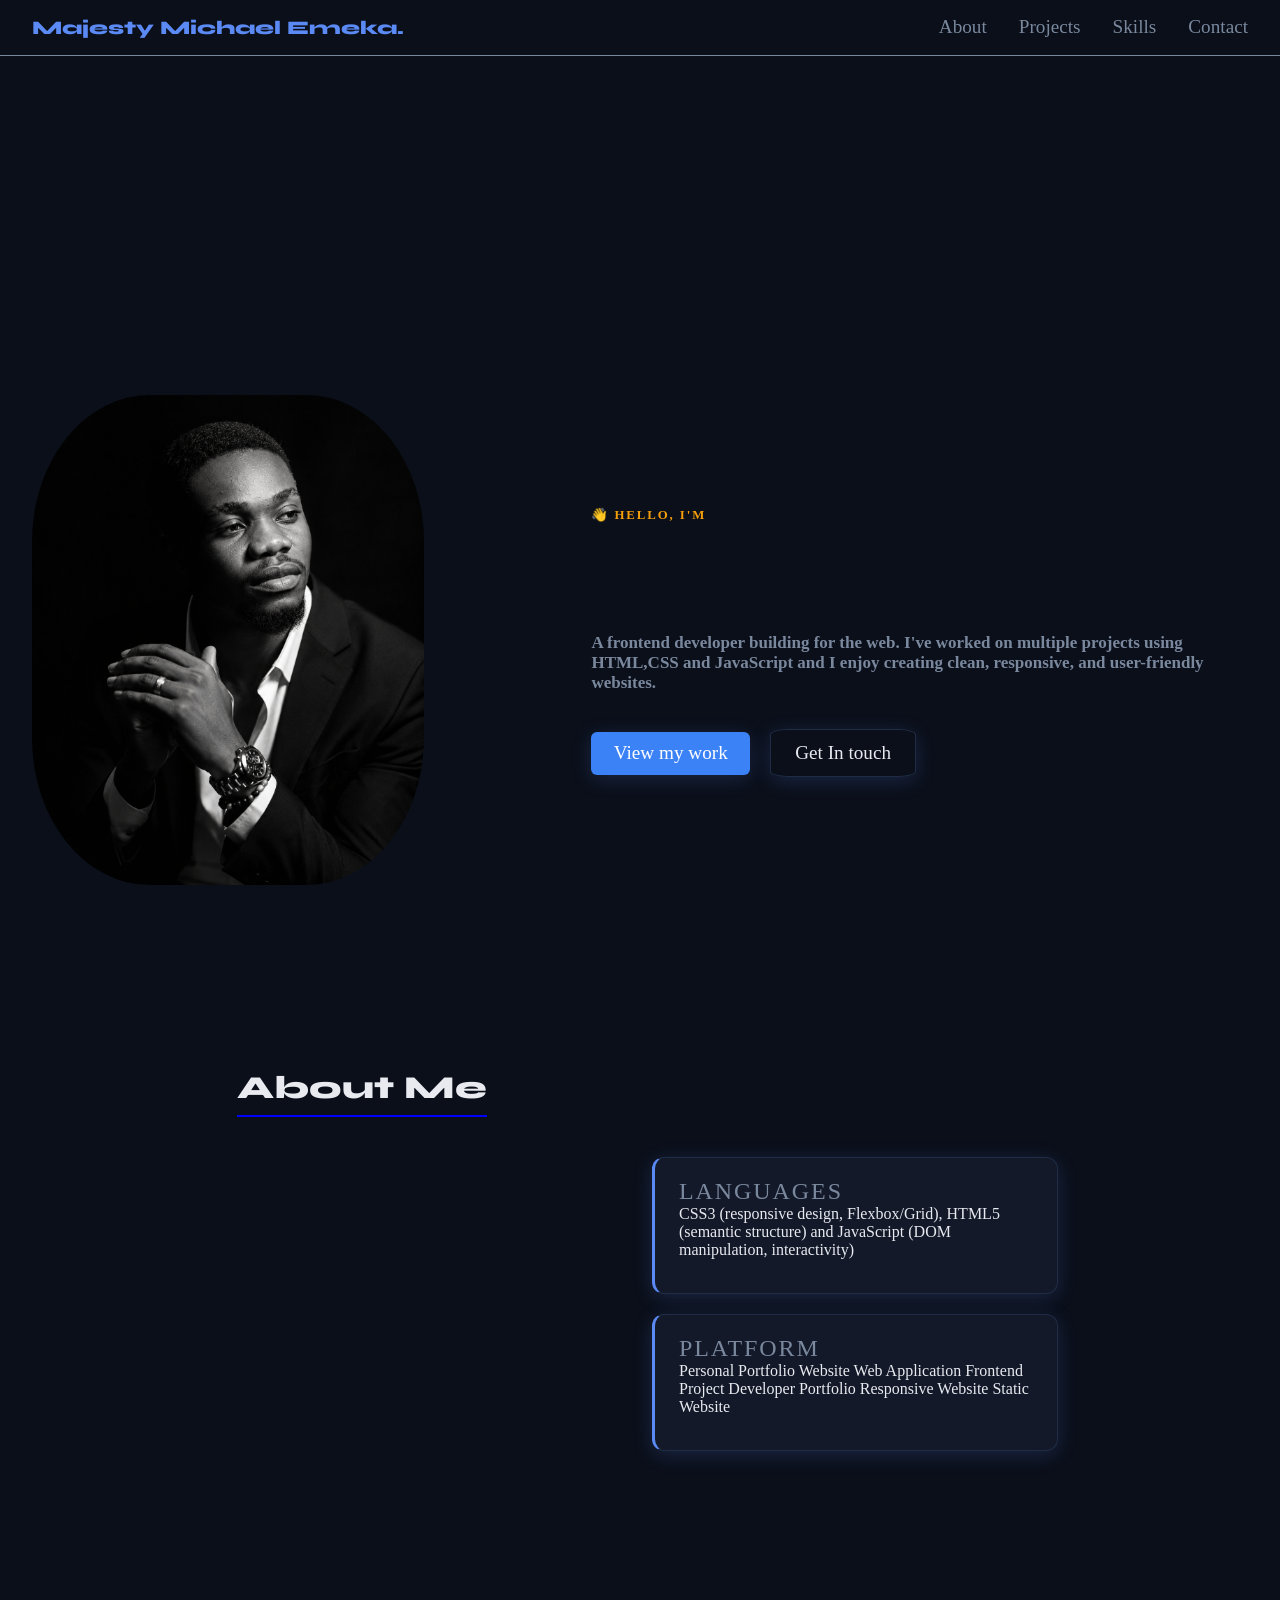
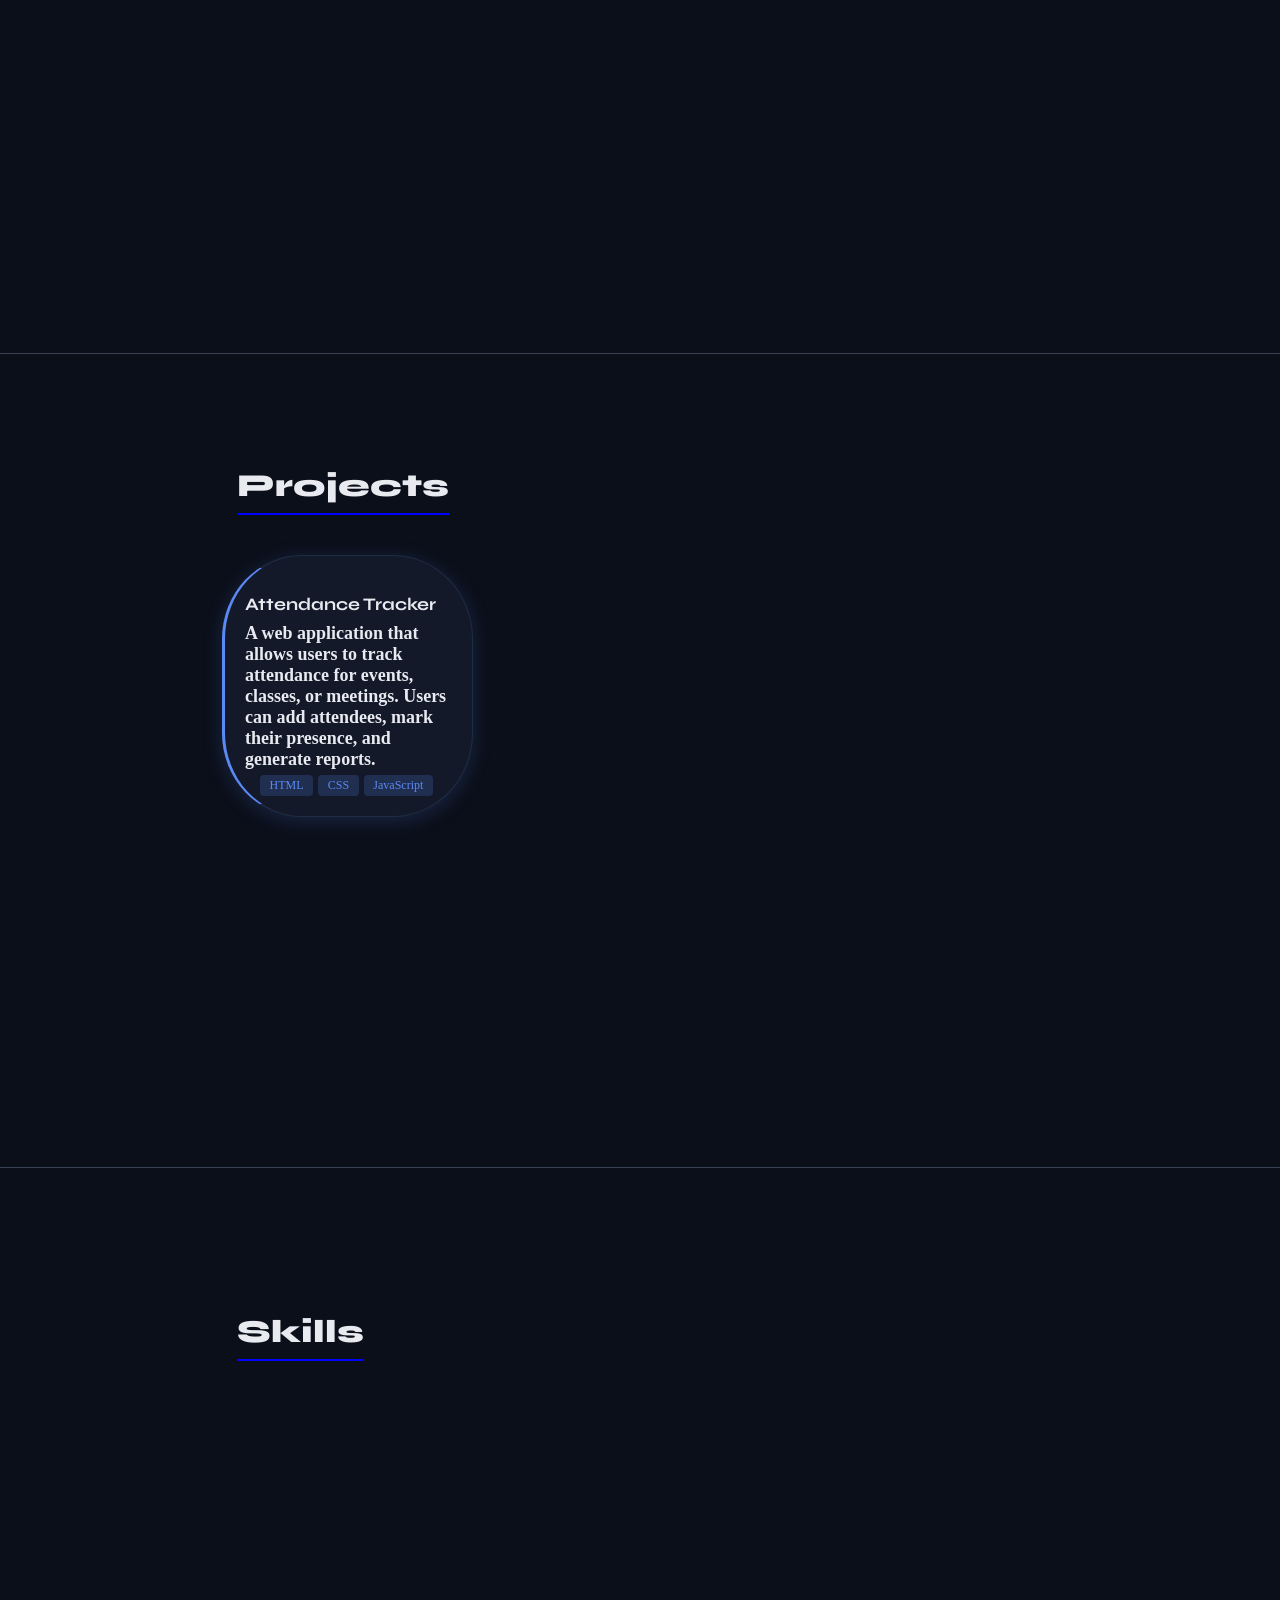
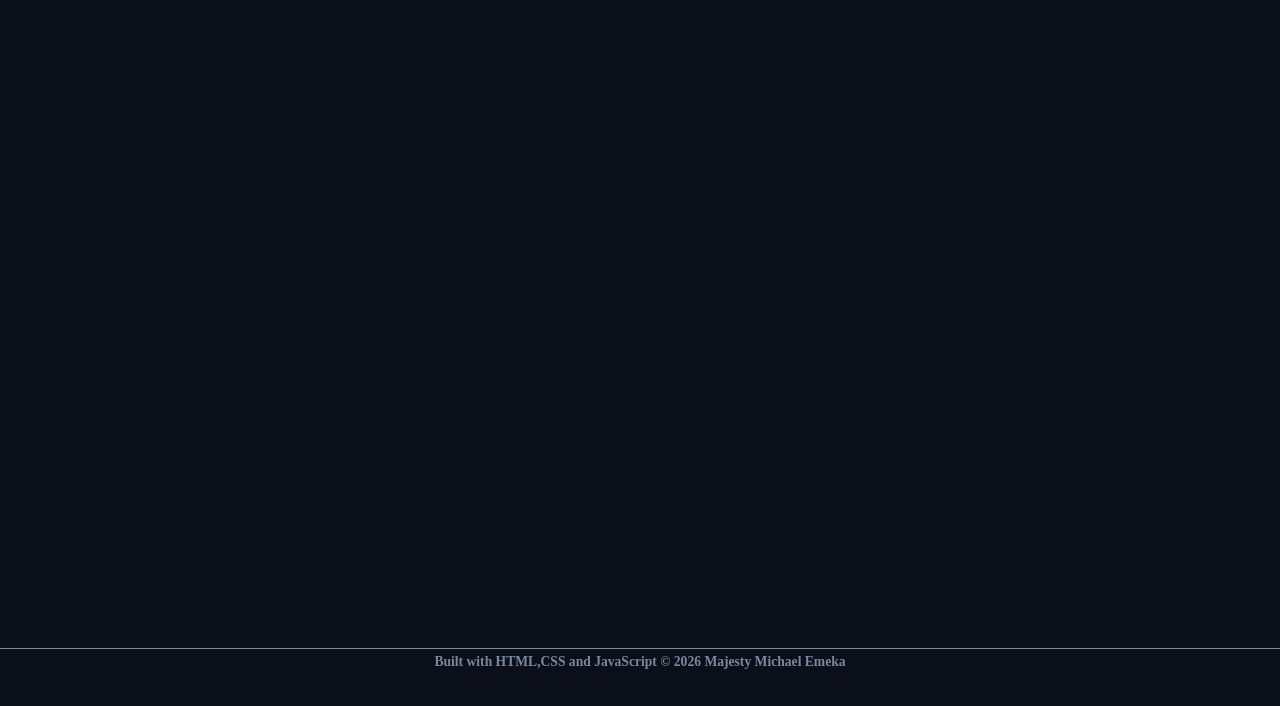
==== commit 83c4b334: "added new projects and modified old projects" ====
--- a/index.html
+++ b/index.html
@@ -92,9 +92,9 @@
       <div class="project-card drop-item" data-delay="600">
         <div class="project-icon"></div>
         
-        <h3 class="project-title">Personal Portfolio website</h3>
-        <p class="project-description">
-          This very website! Built from scratch with HTML, CSS and JAVASCRIPT
+        <h3 class="project-title">Attendance Tracker</h3>
+        <p class="project-description">
+          A web application that allows users to track attendance for events, classes, or meetings. Users can add attendees, mark their presence, and generate reports.
         </p>
         <div class="project-tags tag1">
           <span class="tag">HTML</span>
@@ -123,25 +123,27 @@
 
       <div class="project-card drop-item" data-delay="1100">
         <div class="project-icon"></div>
-        <h3 class="project-title">SURVEY FORM (Google-form-clone)</h3>
-        <p class="project-description">
-          A styled survey form with different input types.
+        <h3 class="project-title">Admin Dashboard</h3>
+        <p class="project-description">
+          A dashboard for a church admin to manage their church members and attendance records.
         </p>
         <div class="project-tags tag3">
           <span class="tag">HTML</span>
           <span class="tag">CSS</span>
+          <span class="tag">JavaScript</span>
         </div>
       </div>
 
        <div class="project-card drop-item" data-delay="1200">
         <div class="project-icon"></div>
-        <h3 class="project-title">E commerce website (FreshMart)</h3>
-        <p class="project-description">
-          A styled website for a supermarket.
+        <h3 class="project-title">E commerce website (TagCloset)</h3>
+        <p class="project-description">
+          A styled website for a fashion brand.
         </p>
         <div class="project-tags tag4">
           <span class="tag">HTML</span>
           <span class="tag">CSS</span>
+          <span class="tag">JavaScript</span>
         </div>
     </div>
   </div>
--- a/style.css
+++ b/style.css
@@ -21,6 +21,8 @@
     padding: 0;
     box-sizing: border-box;
 }
+
+ 
 
 /* RESET */
 * {
